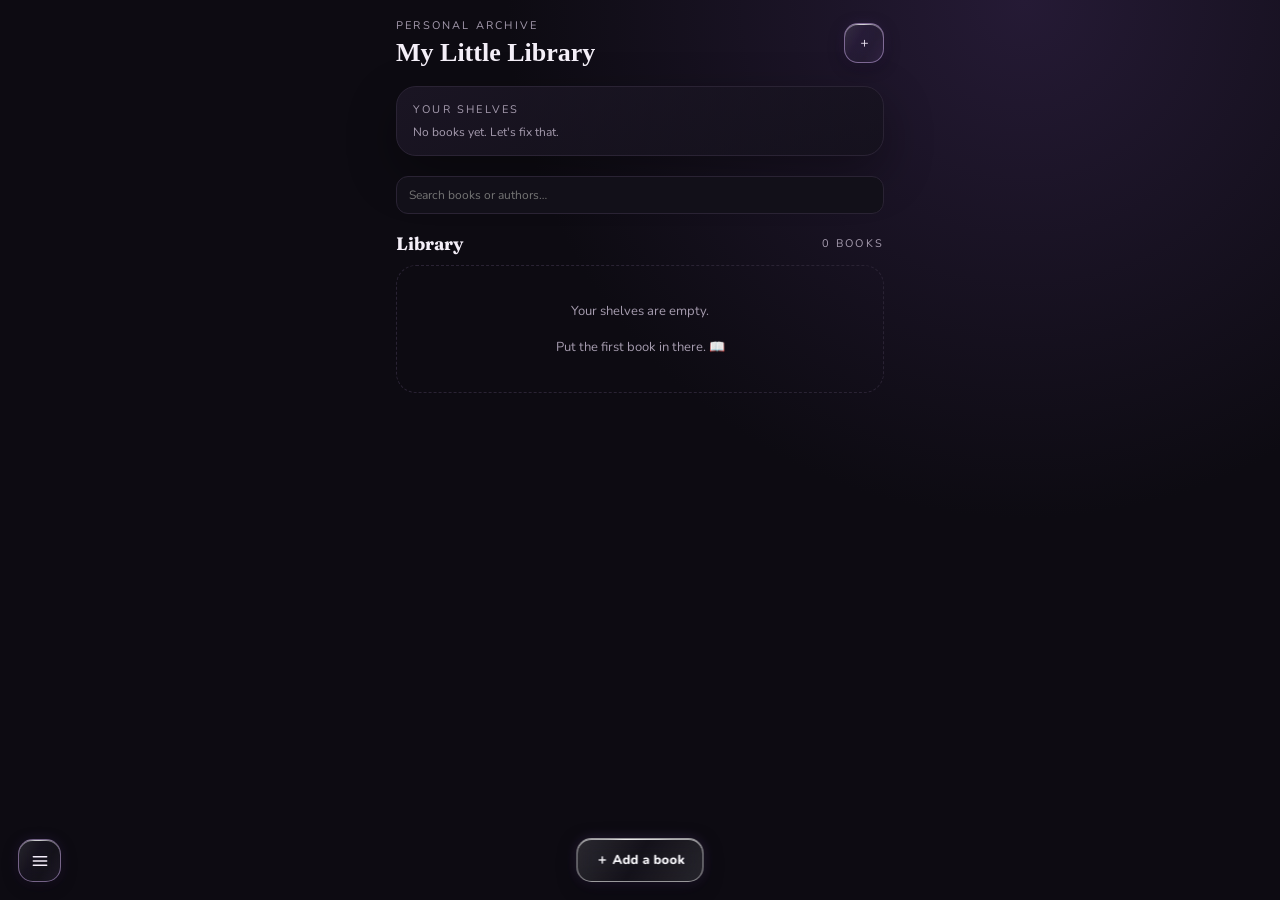
==== index.html @ 0df41a2d "Add files via upload" ====
<!doctype html>
<html lang="en">
<head>
<meta charset="utf-8">
<meta name="viewport" content="width=device-width,initial-scale=1,viewport-fit=cover">
<meta name="theme-color" content="#0d0b12">
<title>My Little Library</title>
<link rel="preconnect" href="https://fonts.googleapis.com">
<link rel="preconnect" href="https://fonts.gstatic.com" crossorigin>
<link href="https://fonts.googleapis.com/css2?family=Fraunces:SOFT,WONK,opsz,wght@60,1,9..144,400..700&amp;family=Nunito:wght@400..700&amp;display=swap" rel="stylesheet">
<link rel="manifest" href="./manifest.webmanifest">
<link rel="icon" href="./icon-192.png" type="image/png">
<link rel="apple-touch-icon" href="./icon-192.png">
<style>
:root{
  --bg:#0d0b12; --panel:#15121d; --panel2:#1c1725; --text:#f4eff8;
  --muted:#a69caf; --accent:#c9a7ff; --accent2:#8e6cc8; --line:#2a2334;
  --danger:#e987a8;
}
*{box-sizing:border-box} body{margin:0;background:radial-gradient(circle at 80% 0%,#251a35 0,#0d0b12 38%);color:var(--text);font-family:Nunito,system-ui,-apple-system,BlinkMacSystemFont,"Segoe UI",sans-serif}
button,input,textarea,select{font:inherit} button{cursor:pointer}
.app{max-width:520px;margin:auto;min-height:100vh;padding:22px 18px 100px}
header{display:flex;align-items:center;justify-content:space-between;margin-bottom:24px}
.eyebrow{font-size:11px;letter-spacing:.2em;color:var(--muted);text-transform:uppercase}
h1{font:700 30px Georgia,serif;margin:5px 0 0}
.icon{width:40px;height:40px;border:1px solid var(--line);background:#15121dcc;color:var(--text);border-radius:14px}
.hero{padding:18px 18px 20px;border:1px solid var(--line);border-radius:24px;background:linear-gradient(145deg,#211a2caa,#121019aa);box-shadow:0 18px 50px #0005;margin-bottom:26px}
.hero p{margin:7px 0 0;color:var(--muted);font-size:14px}
.sectionHead{display:flex;justify-content:space-between;align-items:center;margin:22px 0 13px}
.sectionHead h2{font:700 21px Fraunces,Georgia,serif;margin:0}
.search{width:100%;padding:13px 15px;border-radius:15px;border:1px solid var(--line);background:#121019;color:var(--text);outline:none}
.search:focus{border-color:var(--accent2)}
.grid{display:grid;grid-template-columns:repeat(3,1fr);gap:14px}
.book{position:relative;min-width:0}
.cover{aspect-ratio:2/3;border-radius:9px;overflow:hidden;background:linear-gradient(145deg,#31253d,#17131d);border:1px solid #ffffff12;box-shadow:0 10px 22px #0007;transition:.18s transform,.18s box-shadow}
.book:active .cover{transform:scale(.97)}
.book .cover{box-shadow:0 10px 22px #0007,0 0 0 1px #c9a7ff18,0 0 15px #a477df19}
.book:hover .cover,.book:focus-visible .cover{box-shadow:0 12px 26px #0008,0 0 0 1px #c9a7ff88,0 0 23px #ad80ee66;transform:translateY(-2px)}
.book{cursor:pointer}.book:focus-visible{outline:2px solid var(--accent);outline-offset:5px;border-radius:9px}
.cover img{width:100%;height:100%;object-fit:cover;display:block}
.coverPlaceholder{height:100%;padding:12px;display:flex;align-items:flex-end;font:700 16px Fraunces,Georgia,serif}
.bookTitle{font-size:12px;line-height:1.25;margin-top:8px;white-space:nowrap;overflow:hidden;text-overflow:ellipsis}
.bookAuthor{font-size:10px;color:var(--muted);margin-top:3px;white-space:nowrap;overflow:hidden;text-overflow:ellipsis}
.empty{padding:36px 18px;text-align:center;color:var(--muted);border:1px dashed var(--line);border-radius:20px}
.fab{position:fixed;bottom:24px;left:50%;transform:translateX(-50%);border:0;border-radius:18px;padding:15px 22px;background:var(--accent);color:#171020;font-weight:800;box-shadow:0 12px 35px #0009}
.modal{position:fixed;inset:0;background:#050408cc;backdrop-filter:blur(12px);display:none;align-items:flex-end;justify-content:center;z-index:10}
.modal.open{display:flex}
.sheet{width:min(520px,100%);max-height:92vh;overflow:auto;background:#121019;border:1px solid var(--line);border-radius:28px 28px 0 0;padding:20px 18px 28px;box-shadow:0 -20px 70px #000b}
.sheetTop{display:flex;justify-content:space-between;align-items:center;margin-bottom:16px}
.sheet h2{font:700 25px Fraunces,Georgia,serif;margin:0}
.close{background:#211b29;border:1px solid var(--line);color:var(--text);width:38px;height:38px;border-radius:13px}
.detail{display:grid;grid-template-columns:120px 1fr;gap:18px}
.detail .cover{width:120px}
.meta h3{margin:0 0 5px;font:700 22px Fraunces,Georgia,serif}
.meta p{margin:0 0 12px;color:var(--muted);font-size:13px}
.statusEditor{margin-top:16px}.statusEditor label{margin:0 0 7px}.statusEditor select{width:100%}.badge{display:inline-block;padding:6px 9px;border-radius:10px;background:#251e30;color:var(--accent);font-size:11px}
.note{margin-top:20px;padding:17px;border-radius:18px;background:#191521;border:1px solid var(--line)}.noteEditable{cursor:pointer;transition:border-color .2s,background .2s}.noteEditable:hover,.noteEditable:focus-visible{border-color:#8e6cc8;background:#211a2b;outline:none}.noteEditable .noteLabel{display:flex;align-items:center;justify-content:space-between}.noteHint{font:18px/1 Nunito,sans-serif;color:var(--accent);letter-spacing:0}
.noteLabel{font-size:10px;letter-spacing:.15em;color:var(--muted);text-transform:uppercase}
.noteText{font:16px/1.6 Fraunces,Georgia,serif;margin-top:8px;white-space:pre-wrap}
.stars{color:#ffd36a;letter-spacing:2px}
label{display:block;font-size:12px;color:var(--muted);margin:14px 0 7px}
input,textarea,select{width:100%;border:1px solid var(--line);background:#0e0c13;color:var(--text);border-radius:13px;padding:12px;outline:none}
textarea{min-height:120px;resize:vertical}
.row{display:grid;grid-template-columns:1fr 1fr;gap:12px}
.primary{width:100%;margin-top:18px;padding:14px;border:0;border-radius:14px;background:var(--accent);color:#171020;font-weight:800}
.secondary{width:100%;margin-top:10px;padding:12px;border:1px solid var(--line);border-radius:14px;background:#17131e;color:var(--text)}
.file{padding:12px;border:1px dashed #51455e;border-radius:13px}
.shelf{margin:24px 0 30px}.shelf .sectionHead{margin-bottom:13px}.shelfControls{display:flex;align-items:center;gap:10px}.shelfToggle{width:33px;height:33px;display:grid;place-items:center;border:1px solid #70558d;border-radius:11px;background:#251e30;color:var(--accent);transition:background .25s,border-color .25s}.shelfToggle:hover,.shelfToggle:focus-visible{background:#382a49;border-color:var(--accent)}.shelfToggle svg{width:15px;height:15px;transition:transform .48s ease}.shelf.collapsed .shelfToggle svg{transform:rotate(180deg)}.shelfBody{display:grid;grid-template-rows:1fr;transition:grid-template-rows .52s cubic-bezier(.22,1,.36,1),opacity .42s ease;opacity:1}.shelf.collapsed .shelfBody{grid-template-rows:0fr;opacity:0}.shelfInner{min-height:0;overflow:hidden}@media(prefers-reduced-motion:reduce){.shelfBody,.shelfToggle svg{transition:none}}.shelfCount{color:var(--muted);font-size:12px}.shelfEmpty{color:var(--muted);font-size:12px;padding:12px 0}
.cassette{margin-top:19px;padding:16px;border:1px solid #70558d;border-radius:17px;background:linear-gradient(145deg,#312341,#1b1624);box-shadow:0 10px 25px #0005,0 0 18px #ab7de51c}
.cassetteTop{display:flex;justify-content:space-between;gap:10px;color:var(--accent);font-size:10px;letter-spacing:.16em;text-transform:uppercase}.cassetteWindow{display:flex;justify-content:space-around;align-items:center;height:66px;margin:12px 0;border-radius:10px;background:#0e0c13;border:2px solid var(--cassette-detail,#7a6094)}.reel{width:35px;height:35px;border:6px dashed var(--cassette-detail,#a68abc);border-radius:50%;box-shadow:inset 0 0 0 4px var(--cassette-detail-inner,#372944)}.cassetteWindow{position:relative;overflow:hidden;isolation:isolate}.cassetteArt{position:absolute;inset:0;width:100%;height:100%;object-fit:cover;opacity:.28;z-index:0}.cassetteWindow .reel{position:relative;z-index:1}.reel{animation:reelTurn 4s linear infinite;animation-play-state:paused}.cassette.hasSong .reel{animation-play-state:running}@keyframes reelTurn{to{transform:rotate(360deg)}}@media(prefers-reduced-motion:reduce){.reel{animation:none}}
.cassetteTitle{font:700 16px Fraunces,Georgia,serif;overflow-wrap:anywhere}.cassetteArtist{font-size:12px;color:var(--muted);margin-top:3px;overflow-wrap:anywhere}.cassette a{color:var(--accent);display:inline-block;margin-top:9px;font-size:12px}
.removeArt{display:flex;align-items:center;gap:8px}.removeArt input{width:auto}
.statusTrigger{width:100%;display:flex;justify-content:space-between;align-items:center;gap:8px;text-align:left;border:1px solid #574469;background:#21192c;color:var(--text);border-radius:11px;padding:9px 10px;font-size:12px}.statusTrigger:focus-visible,.statusChoice:focus-visible{outline:2px solid var(--accent);outline-offset:2px}.statusChevron{width:14px;height:14px;flex:none;color:var(--accent);transition:transform .65s ease}.statusEditor.open .statusChevron{transform:rotate(180deg)}.statusMenu{max-height:0;opacity:0;transform:translateY(-8px);overflow:hidden;visibility:hidden;pointer-events:none;transition:max-height .72s ease,opacity .65s ease,transform .72s ease,visibility 0s linear .72s}.statusEditor.open .statusMenu{max-height:110px;opacity:1;transform:translateY(0);visibility:visible;pointer-events:auto;transition:max-height .72s ease,opacity .65s ease,transform .72s ease,visibility 0s}.statusChoices{display:grid;gap:4px;padding-top:6px}.statusChoice{width:100%;border:1px solid var(--line);border-radius:10px;background:#1b1524;color:var(--text);text-align:left;padding:8px 10px;font-size:11px}.statusChoice:hover{background:#30233e;border-color:#70558d}@media(prefers-reduced-motion:reduce){.statusMenu,.statusChevron{transition:none}}
/* Compact reading layout */
body{font-size:13px}
.app{padding:18px 16px 84px}
header{margin-bottom:18px}h1{font-size:26px}
.hero{padding:15px 16px;margin-bottom:20px;border-radius:20px}.hero p{font-size:12px}
.sectionHead{margin:18px 0 10px}.sectionHead h2{font-size:18px}
.search{padding:10px 12px;border-radius:12px;font-size:12px}
.grid{gap:12px}.bookTitle{font-size:11px;margin-top:6px}.bookAuthor{font-size:10px}
.shelf{margin:18px 0 22px}.shelf .sectionHead{margin-bottom:10px}
.fab{padding:12px 18px;border-radius:15px;font-size:13px}
.sheet{padding:16px 15px 22px;border-radius:24px 24px 0 0}.sheetTop{margin-bottom:12px}.sheet h2{font-size:21px}
.detail{grid-template-columns:100px minmax(0,1fr);gap:13px}.detail .cover{width:100px}
.meta h3{font-size:18px;line-height:1.15;margin-bottom:4px;overflow-wrap:anywhere}.meta p{font-size:11px;margin-bottom:8px}
.statusEditor{margin-top:9px}.statusEditor label{margin-bottom:5px}
label{font-size:11px;margin:11px 0 6px}input,textarea,select{padding:10px;border-radius:11px;font-size:12px}
.note{margin-top:14px;padding:13px;border-radius:15px}.noteText{font-size:13px;line-height:1.55;margin-top:6px}
.cassette{margin-top:14px;padding:13px;border-radius:15px}.cassetteWindow{height:58px;margin:9px 0}.reel{width:31px;height:31px;border-width:5px}.cassetteTitle{font-size:14px}.cassetteArtist,.cassette a{font-size:11px}
.primary{margin-top:14px;padding:11px;font-size:12px}.secondary{margin-top:8px;padding:10px;font-size:12px}
.detailCover{display:block;padding:0;color:var(--text);text-align:left;cursor:pointer}.detailCover:focus-visible,.titleEdit:focus-visible{outline:2px solid var(--accent);outline-offset:3px}.detailCover .coverPlaceholder{width:100%}.metaTitle{display:flex;align-items:flex-start;gap:5px}.metaTitle h3{min-width:0}.titleEdit{flex:none;border:0;background:transparent;color:var(--accent);padding:2px 4px;font-size:15px;line-height:1;cursor:pointer}.coverViewer{width:min(520px,100%);height:100%;display:flex;flex-direction:column;align-items:center;justify-content:center;padding:28px 18px 38px;position:relative}.coverViewer .close{position:absolute;top:max(18px,env(safe-area-inset-top));right:18px}.coverViewer img{display:block;max-width:100%;max-height:76vh;object-fit:contain;border-radius:8px;box-shadow:0 20px 55px #000b}.coverEdit{display:flex;align-items:center;gap:7px;margin-top:16px;padding:9px 12px;border:1px solid #70558d;border-radius:12px;background:#21192c;color:var(--accent);font-size:12px}
.book{-webkit-touch-callout:none}.book img{-webkit-user-drag:none;user-select:none}.book.dragSource{opacity:.28;outline:1px dashed #bb91ed;outline-offset:4px}.dragGhost{position:fixed;z-index:40;pointer-events:none;margin:0;opacity:.96;filter:drop-shadow(0 15px 25px #07040dbb);transition:transform .09s ease-out;will-change:transform}.dragGhost::after{content:"";position:absolute;inset:9% -12% -10%;z-index:-1;background:radial-gradient(ellipse at 42% 46%,#bb8cff88 0%,#a979e755 38%,transparent 73%);filter:blur(18px);transform:translate(-18px,12px) scale(1.15);animation:dragVeil 1s ease-in-out infinite alternate}.dragGhost .cover{box-shadow:0 0 0 1px #d8b8ff,0 0 27px #b983ffb0,0 16px 30px #0009}.dragGhost .bookTitle,.dragGhost .bookAuthor{opacity:.8}@keyframes dragVeil{to{opacity:.6;transform:translate(-27px,18px) scale(1.3)}}body.dragActive{user-select:none}.shelf.dragTarget>.sectionHead h2{color:var(--accent);text-shadow:0 0 12px #b889ff80}.shelf.dragTarget .grid{border-radius:12px;box-shadow:0 0 0 1px #c9a7ff30,0 0 20px #ad80ee22}.grid:empty{min-height:10px}.shelf.dragTarget .grid:empty{min-height:52px}.moveSheet{width:min(370px,calc(100% - 34px));margin:auto auto;max-height:80vh;border-radius:23px;padding:22px;background:linear-gradient(155deg,#2a1e3a,#15111e);text-align:center;box-shadow:0 24px 70px #000c}.moveSymbol{font-size:29px;color:var(--accent);margin:2px 0 10px}.moveSheet h2{font:700 20px Fraunces,Georgia,serif;margin:0 0 8px}.moveSheet p{font-size:12px;line-height:1.5;color:var(--muted);margin:0 0 16px}.moveActions{display:flex;gap:9px}.moveActions button{flex:1;margin:0}.moveActions .primary{width:auto}.moveActions .secondary{width:auto}@media(prefers-reduced-motion:reduce){.dragGhost,.dragGhost::after{transition:none;animation:none}}
.hasLocalDisplayFont .sectionHead h2,.hasLocalDisplayFont .sheet h2,.hasLocalDisplayFont .meta h3,.hasLocalDisplayFont .cassetteTitle,.hasLocalDisplayFont .moveSheet h2{font-family:EloraLocal,Fraunces,Georgia,serif}
.settingsFab{position:fixed;z-index:5;left:max(18px,env(safe-area-inset-left));bottom:calc(23px + env(safe-area-inset-bottom));width:43px;height:43px;display:grid;place-items:center;border:1px solid #614c77;border-radius:15px;background:#211a2bcc;color:var(--accent);box-shadow:0 10px 28px #0008,0 0 15px #a477df25;backdrop-filter:blur(12px)}.settingsFab svg{width:20px;height:20px}.settingsFab:focus-visible,.settingsBack:focus-visible,.settingsRow:focus-visible{outline:2px solid var(--accent);outline-offset:3px}.settingsPanel{position:fixed;inset:0;z-index:30;background:#0d0b12;opacity:0;visibility:hidden;transform:translateY(100%);transition:transform .52s cubic-bezier(.22,1,.36,1),opacity .4s ease,visibility 0s linear .52s}.settingsPanel.open{opacity:1;visibility:visible;transform:translateY(0);transition:transform .52s cubic-bezier(.22,1,.36,1),opacity .4s ease,visibility 0s}.settingsPage{max-width:520px;height:100%;margin:auto;overflow:auto;padding:calc(22px + env(safe-area-inset-top)) 18px calc(36px + env(safe-area-inset-bottom));background:radial-gradient(circle at 80% 0%,#281d39 0,#0d0b12 43%)}.settingsHeader{justify-content:flex-start;gap:14px;margin-bottom:13px}.settingsBack{width:39px;height:39px;display:grid;place-items:center;border:1px solid var(--line);border-radius:13px;background:#211a2b;color:var(--accent)}.settingsBack svg{width:18px;height:18px}.settingsTitle{font:700 23px Fraunces,Georgia,serif;margin:2px 0 0}.hasLocalDisplayFont .settingsTitle{font-family:EloraLocal,Fraunces,Georgia,serif}.settingsIntro{color:var(--muted);font-size:12px;margin:0 0 26px;line-height:1.5}.settingsGroup{margin:0 0 25px}.settingsGroup h3{font:700 16px Fraunces,Georgia,serif;margin:0 0 10px;color:var(--accent)}.settingsRow{width:100%;display:flex;align-items:center;gap:12px;margin-bottom:8px;padding:12px;border:1px solid #332a40;border-radius:17px;background:linear-gradient(140deg,#21192b,#16121e);color:var(--text);text-align:left;transition:background .2s,border-color .2s,transform .2s}.settingsRow:hover{background:#2a2035;border-color:#795c9a;transform:translateY(-1px)}.settingsRowIcon{flex:none;width:36px;height:36px;display:grid;place-items:center;border-radius:11px;background:#332442;color:var(--accent);font-size:21px;line-height:1}.settingsFontIcon{font:700 14px Fraunces,Georgia,serif}.settingsRowText{display:flex;flex:1;min-width:0;flex-direction:column;gap:3px}.settingsRowText strong{font-size:12px;font-weight:700}.settingsRowText small{font-size:10px;line-height:1.35;color:var(--muted)}.settingsArrow{font-size:23px;line-height:1;color:#9176ac}.settingsFoot{margin:30px 0 0;color:var(--muted);font-size:10px;text-align:center}@media(prefers-reduced-motion:reduce){.settingsPanel,.settingsRow{transition:none}}
.addControls{display:grid;grid-template-columns:minmax(0,1fr) minmax(0,1fr);gap:12px}.addControls .statusEditor{margin-top:0}.ratingControl{display:flex;align-items:center;gap:4px;min-height:38px}.starPicker{display:flex;align-items:center;gap:2px;touch-action:none;cursor:pointer;user-select:none;-webkit-user-select:none;outline:none}.starPicker:focus-visible{outline:2px solid var(--accent);outline-offset:2px;border-radius:8px}.starGlyph{width:26px;display:inline-block;text-align:center;font:700 27px/1 system-ui,sans-serif;color:transparent;-webkit-text-stroke:1px #aa98b8;background:linear-gradient(90deg,#ffd36a var(--fill,0%),transparent var(--fill,0%));background-clip:text;-webkit-background-clip:text;-webkit-text-fill-color:transparent}.ratingClear{width:24px;height:27px;padding:0;border:0;background:transparent;color:var(--muted);font-size:16px}.ratingClear:hover{color:var(--accent)}.starDisplay{display:inline-flex;gap:2px;vertical-align:middle}.starDisplay .starGlyph{width:16px;font-size:17px}@media(max-width:380px){.addControls{grid-template-columns:1fr}}
@media(min-width:460px){.grid{grid-template-columns:repeat(4,1fr)}}
/* Clear, polished glass with a soft purple edge. */
:is(.icon,.fab,.settingsFab,.settingsBack,.settingsRow,.close,.primary,.secondary,.shelfToggle,.statusTrigger,.statusChoice,.coverEdit,.ratingClear){
  position:relative;
  -webkit-backdrop-filter:blur(9px) saturate(125%);
  backdrop-filter:blur(9px) saturate(125%);
  background:linear-gradient(120deg,#ffffff1c 0%,#c9a7ff0d 38%,#ffffff08 65%,#c9a7ff17 100%);
  border:1px solid #d9b8f97a;
  color:#f5eefb;
  box-shadow:inset 0 1px 0 #ffffff67,0 4px 15px #09051170,0 0 14px #ab79ec20;
  text-shadow:none;
  transition:background .35s ease,border-color .35s ease,box-shadow .35s ease,filter .35s ease,scale .35s ease;
}
:is(.icon,.fab,.settingsFab,.settingsBack,.settingsRow,.close,.primary,.secondary,.shelfToggle,.statusTrigger,.statusChoice,.coverEdit,.ratingClear)::before{
  content:"";position:absolute;left:12%;right:12%;top:0;height:1px;border-radius:50%;
  background:linear-gradient(90deg,transparent,#ffffffc4 35%,#fff7 70%,transparent);pointer-events:none;
}
:is(.icon,.fab,.settingsFab,.settingsBack,.settingsRow,.close,.primary,.secondary,.shelfToggle,.statusTrigger,.statusChoice,.coverEdit,.ratingClear):hover{
  background:linear-gradient(120deg,#ffffff2b,#c9a7ff1d 42%,#ffffff0c 72%,#c9a7ff25);
  border-color:#eedcffb8;
  box-shadow:inset 0 1px 0 #ffffffa3,0 6px 18px #09051188,0 0 22px #b684f05c;
}
:is(.icon,.fab,.settingsFab,.settingsBack,.settingsRow,.close,.primary,.secondary,.shelfToggle,.statusTrigger,.statusChoice,.coverEdit,.ratingClear):active{
  scale:.985;filter:brightness(1.12);
  box-shadow:inset 0 1px 0 #ffffff8a,0 0 16px #b684f04d;
}
:is(.icon,.fab,.settingsFab,.settingsBack,.settingsRow,.close,.primary,.secondary,.shelfToggle,.statusTrigger,.statusChoice,.coverEdit,.ratingClear):focus-visible{outline:2px solid #d9b7ff;outline-offset:3px}
.fab,.primary{background:linear-gradient(120deg,#d8b6f947,#b687e837 55%,#d7b5f72a);border-color:#ead4ffb5;color:#fffaff;box-shadow:inset 0 1px 0 #ffffff9e,0 5px 18px #09051188,0 0 19px #af76f545}
.settingsRowIcon{background:#c9a7ff1b;border:1px solid #d8b8fc45;box-shadow:none}
@media(prefers-reduced-motion:reduce){:is(.icon,.fab,.settingsFab,.settingsBack,.settingsRow,.close,.primary,.secondary,.shelfToggle,.statusTrigger,.statusChoice,.coverEdit,.ratingClear){transition:none}}
/* Keep both floating actions on the viewport, with room for phone safe areas. */
.fab{position:fixed;z-index:6;left:50%;bottom:calc(18px + env(safe-area-inset-bottom,0px));transform:translateX(-50%);white-space:nowrap;background:linear-gradient(120deg,#ffffff20,#ffffff08 48%,#ffffff1b);border-color:#ffffff8c;color:#f8f7fb;box-shadow:inset 0 1px 0 #ffffff9c,0 5px 18px #09051188,0 0 13px #b684f02e}
.fab:hover{background:linear-gradient(120deg,#ffffff35,#ffffff12 48%,#ffffff2b);border-color:#ffffffbf;box-shadow:inset 0 1px 0 #ffffffc4,0 6px 18px #09051188,0 0 18px #b684f040}
.settingsFab{position:fixed;z-index:6;left:calc(18px + env(safe-area-inset-left,0px));bottom:calc(18px + env(safe-area-inset-bottom,0px));width:43px;height:43px}
/* The title edit action stays a pencil, without a glass button around it. */
.titleEdit,.titleEdit:hover,.titleEdit:active{background:transparent;border:0;box-shadow:none;backdrop-filter:none;-webkit-backdrop-filter:none;text-shadow:none;color:var(--accent)}
.titleEdit:focus-visible{outline:2px solid var(--accent);outline-offset:2px;border-radius:4px}

</style>
</head>
<body>
<div class="app" id="appRoot">
<header><div><div class="eyebrow">Personal archive</div><h1>My Little Library</h1></div><button class="icon" onclick="openAdd()">＋</button></header>
<section class="hero"><div class="eyebrow">Your shelves</div><p id="summary">No books yet. Let's fix that.</p></section>
<input id="search" class="search" placeholder="Search books or authors…" oninput="render()">
<div class="sectionHead"><h2>Library</h2><div class="eyebrow" id="count">0 books</div></div>
<div id="shelves"></div>
</div>
<button id="settingsFab" class="settingsFab" type="button" aria-label="Open settings" title="Settings" onclick="openSettings()"><svg viewBox="0 0 24 24" fill="none" aria-hidden="true"><path d="M4 7h16M4 12h16M4 17h16" stroke="currentColor" stroke-width="1.8" stroke-linecap="round"/></svg></button>
<button id="addFab" class="fab" onclick="openAdd()">＋ Add a book</button>
<section id="settingsPanel" class="settingsPanel" role="dialog" aria-modal="true" aria-labelledby="settingsTitle" aria-hidden="true" inert>
 <div class="settingsPage">
  <header class="settingsHeader"><button id="settingsBack" class="settingsBack" type="button" aria-label="Back to library" onclick="closeSettings()"><svg viewBox="0 0 24 24" fill="none" aria-hidden="true"><path d="m14 5-7 7 7 7" stroke="currentColor" stroke-width="1.9" stroke-linecap="round" stroke-linejoin="round"/></svg></button><div><div class="eyebrow">My Little Library</div><h2 id="settingsTitle" class="settingsTitle">Settings</h2></div></header>
  <p class="settingsIntro">A little place for the things behind your shelves.</p>
  <div class="settingsGroup"><h3>Library data</h3>
   <button class="settingsRow" type="button" onclick="exportLibrary()"><span class="settingsRowIcon" aria-hidden="true">↓</span><span class="settingsRowText"><strong>Download backup</strong><small>Keep a copy of your books and covers</small></span><span class="settingsArrow" aria-hidden="true">›</span></button>
   <button class="settingsRow" type="button" onclick="$('restoreFile').click()"><span class="settingsRowIcon" aria-hidden="true">↑</span><span class="settingsRowText"><strong>Restore backup</strong><small>Bring your saved library onto this device</small></span><span class="settingsArrow" aria-hidden="true">›</span></button>
   <input id="restoreFile" type="file" accept="application/json,.json" hidden onchange="importLibrary(this)">
  </div>
  <div class="settingsGroup"><h3>Appearance</h3>
   <button class="settingsRow" type="button" onclick="$('localFontFile').click()"><span class="settingsRowIcon settingsFontIcon" aria-hidden="true">Aa</span><span class="settingsRowText"><strong>Title font</strong><small>Choose an OTF or TTF font on this device</small></span><span class="settingsArrow" aria-hidden="true">›</span></button>
   <input id="localFontFile" type="file" accept=".otf,.ttf,font/otf,font/ttf" hidden onchange="importTitleFont(this)">
  </div>
  <p class="settingsFoot">Your books and chosen font stay on this device.</p>
 </div>
</section>

<div id="detailModal" class="modal" onclick="if(event.target===this)closeModal('detailModal')"><div class="sheet">
<div class="sheetTop"><h2>Book</h2><button class="close" onclick="closeModal('detailModal')">×</button></div>
<div id="detailContent"></div>
</div></div>

<div id="addModal" class="modal" onclick="if(event.target===this)closeModal('addModal')"><div class="sheet">
<div class="sheetTop"><h2>Add to the shelves</h2><button class="close" onclick="closeModal('addModal')">×</button></div>
<form id="bookForm">
<label>Book cover</label><input class="file" id="cover" type="file" accept="image/*">
<div class="row"><div><label>Title</label><input id="title" required></div><div><label>Author</label><input id="author"></div></div>
<div class="addControls"><div id="addStatusEditor" class="statusEditor"><label id="addStatusLabel">Status</label><button id="addStatusTrigger" class="statusTrigger" type="button" aria-labelledby="addStatusLabel addStatusTrigger" aria-expanded="false" aria-controls="addStatusMenu" onclick="toggleAddStatusMenu()"><span id="addStatusText">Want to Read</span><svg class="statusChevron" viewBox="0 0 20 20" fill="none" aria-hidden="true"><path d="m4 7 6 6 6-6" stroke="currentColor" stroke-width="2" stroke-linecap="round" stroke-linejoin="round"/></svg></button><div id="addStatusMenu" class="statusMenu" inert><div id="addStatusChoices" class="statusChoices"></div></div></div><div><label id="addRatingLabel">Rating (optional)</label><div class="ratingControl"><div id="addRatingPicker" class="starPicker" role="slider" tabindex="0" aria-labelledby="addRatingLabel" aria-valuemin="0" aria-valuemax="5" aria-valuenow="0" aria-valuetext="No rating"><span class="starGlyph" aria-hidden="true">★</span><span class="starGlyph" aria-hidden="true">★</span><span class="starGlyph" aria-hidden="true">★</span><span class="starGlyph" aria-hidden="true">★</span><span class="starGlyph" aria-hidden="true">★</span></div><button type="button" class="ratingClear" aria-label="Clear rating" onclick="setAddRating(0)">×</button></div></div></div>
<label>Your note — the place to scream about the book</label><textarea id="note" placeholder="Write whatever this book did to you…"></textarea>
<label>Song title for this book</label><input id="songTitle" placeholder="The song that sounds like this book…">
<label>Artist</label><input id="songArtist" placeholder="Artist name">
<label>Song link (optional)</label><input id="songLink" type="url" placeholder="https://…">
<label>Image for the cassette (optional)</label><input class="file" id="songArt" type="file" accept="image/*">
<button class="primary">Add to library</button>
</form>
</div></div>

<div id="songModal" class="modal" onclick="if(event.target===this)closeModal('songModal')"><div class="sheet">
<div class="sheetTop"><h2>Book soundtrack</h2><button class="close" onclick="closeModal('songModal')">×</button></div>
<form id="songForm"><input id="songBookId" type="hidden">
<label>Song title</label><input id="editSongTitle" placeholder="The song that sounds like this book…">
<label>Artist</label><input id="editSongArtist" placeholder="Artist name">
<label>Song link (optional)</label><input id="editSongLink" type="url" placeholder="https://…">
<label>Image inside the cassette</label><input class="file" id="editSongArt" type="file" accept="image/*">
<label class="removeArt"><input id="removeSongArt" type="checkbox"> Remove current cassette image</label>
<button class="primary">Save soundtrack</button></form></div></div>
<div id="noteModal" class="modal" onclick="if(event.target===this)closeModal('noteModal')"><div class="sheet">
<div class="sheetTop"><h2>Cause of death</h2><button class="close" onclick="closeModal('noteModal')" aria-label="Close editor">×</button></div>
<form id="noteForm"><input id="noteBookId" type="hidden"><label for="editNote">Your thoughts about this book</label><textarea id="editNote" placeholder="Write whatever this book did to you…"></textarea><button class="primary">Save note</button><button type="button" class="secondary" onclick="closeModal('noteModal')">Cancel</button></form>
</div></div>
<div id="titleModal" class="modal" onclick="if(event.target===this)closeModal('titleModal')"><div class="sheet">
<div class="sheetTop"><h2>Edit book</h2><button class="close" onclick="closeModal('titleModal')" aria-label="Close book editor">×</button></div>
<form id="titleForm"><input id="titleBookId" type="hidden"><label for="editTitle">Book title</label><input id="editTitle" required maxlength="300"><label for="editAuthor">Author</label><input id="editAuthor" maxlength="300"><div id="unratedPicker"><label id="ratingPickerLabel">Your rating (optional)</label><div class="ratingControl"><div id="editRatingPicker" class="starPicker" role="slider" tabindex="0" aria-labelledby="ratingPickerLabel" aria-valuemin="0" aria-valuemax="5" aria-valuenow="0" aria-valuetext="No rating"><span class="starGlyph" aria-hidden="true">★</span><span class="starGlyph" aria-hidden="true">★</span><span class="starGlyph" aria-hidden="true">★</span><span class="starGlyph" aria-hidden="true">★</span><span class="starGlyph" aria-hidden="true">★</span></div><button type="button" class="ratingClear" aria-label="Clear rating" onclick="setEditRating(0)">×</button></div></div><button class="primary">Save book</button><button type="button" class="secondary" onclick="closeModal('titleModal')">Cancel</button></form>
</div></div>
<div id="coverModal" class="modal" onclick="if(event.target===this)closeModal('coverModal')"><div class="coverViewer"><button class="close" onclick="closeModal('coverModal')" aria-label="Close cover">×</button><img id="fullCover" alt="Book cover"><button class="coverEdit" type="button" onclick="$('detailCoverFile').click()" aria-label="Change book cover">✎ <span>Change cover</span></button></div></div>
<input id="detailCoverFile" type="file" accept="image/*" hidden onchange="saveCover(this)">
<div id="moveModal" class="modal" role="dialog" aria-modal="true" aria-labelledby="moveTitle"><div class="sheet moveSheet"><div class="moveSymbol" aria-hidden="true">✦</div><h2 id="moveTitle">Move this book?</h2><p id="moveMessage"></p><div class="moveActions"><button class="secondary" type="button" onclick="cancelBookMove()">Keep old shelf</button><button class="primary" type="button" onclick="confirmBookMove()">Move book</button></div></div></div>
<script>
const KEY="little-library-v1";
let books=JSON.parse(localStorage.getItem(KEY)||"[]");
const $=id=>document.getElementById(id);
function save(){localStorage.setItem(KEY,JSON.stringify(books));}
function esc(s=""){return s.replace(/[&<>"']/g,m=>({"&":"&amp;","<":"&lt;",">":"&gt;",'"':"&quot;","'":"&#039;"}[m]));}
function stars(n){const value=Math.max(0,Math.min(5,Math.round((Number(n)||0)*2)/2));if(!value)return "";const label=Number.isInteger(value)?`${value} out of 5 stars`:`${Math.floor(value)} and a half out of 5 stars`;return `<span class="starDisplay" role="img" aria-label="${label}">${Array.from({length:5},(_,i)=>`<span class="starGlyph" aria-hidden="true" style="--fill:${Math.max(0,Math.min(1,value-i))*100}%">★</span>`).join("")}</span>`}
const STATUSES=["Want to Read","Currently Reading","Finished"];
let addStatus=STATUSES[0],addRating=0;
const SHELF_KEY="little-library-shelves-v1";
const collapsedShelves=new Set((()=>{try{const saved=JSON.parse(localStorage.getItem(SHELF_KEY)||"[]");return Array.isArray(saved)?saved.filter(i=>Number.isInteger(i)&&i>=0&&i<STATUSES.length):[]}catch{return []}})());
function toggleShelf(index){const shelf=document.querySelector(`[data-shelf="${index}"]`);if(!shelf)return;const collapsed=shelf.classList.toggle("collapsed");if(collapsed)collapsedShelves.add(index);else collapsedShelves.delete(index);try{localStorage.setItem(SHELF_KEY,JSON.stringify([...collapsedShelves]))}catch(e){alert("Could not remember the shelf layout on this device.")}shelf.querySelector(".shelfToggle").setAttribute("aria-expanded",String(!collapsed));shelf.querySelector(".shelfToggle").setAttribute("aria-label",`${collapsed?"Expand":"Collapse"} ${STATUSES[index]} shelf`);shelf.querySelector(".shelfInner").inert=collapsed}
function safeSongLink(value){try{const u=new URL(value);return ["https:","http:"].includes(u.protocol)?u.href:""}catch{return ""}}
async function compressedArt(file){if(!file)return "";if(!file.type.startsWith("image/"))throw Error("Choose an image");const url=URL.createObjectURL(file);try{const img=new Image();img.src=url;await img.decode();const scale=Math.min(1,640/Math.max(img.width,img.height));const canvas=document.createElement("canvas");canvas.width=Math.max(1,Math.round(img.width*scale));canvas.height=Math.max(1,Math.round(img.height*scale));canvas.getContext("2d").drawImage(img,0,0,canvas.width,canvas.height);return canvas.toDataURL("image/jpeg",.72)}finally{URL.revokeObjectURL(url)}}
function bookCard(b){return `<article class="book" data-book-id="${esc(b.id)}" tabindex="0" role="button" aria-label="Open ${esc(b.title)}" onclick="if(!window.bookDragSuppress)openDetail('${b.id}')" onkeydown="if(event.key==='Enter'||event.key===' '){event.preventDefault();openDetail('${b.id}')}"><div class="cover">${b.cover?`<img src="${esc(b.cover)}" alt="">`:`<div class="coverPlaceholder">${esc(b.title)}</div>`}</div><div class="bookTitle">${esc(b.title)}</div><div class="bookAuthor">${esc(b.author||"Unknown author")}</div></article>`}
function render(){
 const q=$("search").value.toLowerCase().trim();
 const list=books.filter(b=>(b.title+" "+b.author).toLowerCase().includes(q));
 $("count").textContent=list.length+" book"+(list.length===1?"":"s");
 $("summary").textContent=books.length?`${books.length} stories live here · ${books.filter(b=>b.status==="Finished").length} finished · ${books.filter(b=>b.status==="Currently Reading").length} in progress`:"No books yet. Let's fix that.";
 $("shelves").innerHTML=list.length?STATUSES.map((status,index)=>{const shelf=list.filter(b=>b.status===status || (status===STATUSES[0]&&!STATUSES.includes(b.status)));const collapsed=collapsedShelves.has(index);return `<section class="shelf ${collapsed?"collapsed":""}" data-shelf="${index}"><div class="sectionHead"><h2 id="shelfTitle${index}">${status}</h2><div class="shelfControls"><span class="shelfCount">${shelf.length}</span><button class="shelfToggle" type="button" aria-label="${collapsed?"Expand":"Collapse"} ${status} shelf" aria-controls="shelfBody${index}" aria-expanded="${!collapsed}" onclick="toggleShelf(${index})"><svg viewBox="0 0 20 20" fill="none" aria-hidden="true"><path d="m4 12 6-6 6 6" stroke="currentColor" stroke-width="2" stroke-linecap="round" stroke-linejoin="round"/></svg></button></div></div><div id="shelfBody${index}" class="shelfBody"><div class="shelfInner" ${collapsed?"inert":""}><div class="grid">${shelf.map(bookCard).join("")}</div>${shelf.length?"":`<div class="shelfEmpty">No books on this shelf yet.</div>`}</div></div></section>`}).join(""):`<div class="empty">${q?"No matching books.":"Your shelves are empty.<br><br>Put the first book in there. 📖"}</div>`;
}
function showSettings(open){const panel=$("settingsPanel");panel.classList.toggle("open",open);panel.inert=!open;panel.setAttribute("aria-hidden",String(!open));$("appRoot").inert=open;$("addFab").inert=open;$("settingsFab").inert=open;document.body.style.overflow=open?"hidden":"";(open?$("settingsBack"):$("settingsFab")).focus()}
function openSettings(){if($("settingsPanel").classList.contains("open"))return;history.pushState({littleLibrarySettings:true},"",location.href);showSettings(true)}
function closeSettings(){if(history.state?.littleLibrarySettings)history.back();else showSettings(false)}
window.addEventListener("popstate",()=>{if($("settingsPanel").classList.contains("open"))showSettings(false)});
document.addEventListener("keydown",e=>{if(e.key==="Escape"&&$("settingsPanel").classList.contains("open"))closeSettings()});
function renderAddStatusMenu(){$("addStatusText").textContent=addStatus;$("addStatusChoices").innerHTML=STATUSES.filter(status=>status!==addStatus).map(status=>`<button type="button" class="statusChoice" onclick="chooseAddStatus('${status}')">${status}</button>`).join("")}
function toggleAddStatusMenu(force){const editor=$("addStatusEditor"),open=typeof force==="boolean"?force:!editor.classList.contains("open");editor.classList.toggle("open",open);$("addStatusTrigger").setAttribute("aria-expanded",String(open));$("addStatusMenu").inert=!open}
function chooseAddStatus(status){if(!STATUSES.includes(status))return;addStatus=status;toggleAddStatusMenu(false);renderAddStatusMenu()}
function ratingLabel(value){return value===0?"No rating":Number.isInteger(value)?`${value} out of 5 stars`:`${Math.floor(value)} and a half out of 5 stars`}
function paintRating(el,value,preview=false){const normalized=Math.max(0,Math.min(5,value));el.querySelectorAll(".starGlyph").forEach((star,i)=>star.style.setProperty("--fill",`${Math.max(0,Math.min(1,normalized-i))*100}%`));if(!preview){el.setAttribute("aria-valuenow",String(normalized));el.setAttribute("aria-valuetext",ratingLabel(normalized))}}
function ratingAtPointer(el,x){const stars=[...el.querySelectorAll(".starGlyph")];for(let i=0;i<stars.length;i++){const rect=stars[i].getBoundingClientRect();if(x<rect.right)return i+(x<rect.left+rect.width/2 ? .5 : 1)}return 5}
function setupRatingPicker(el,getValue,setValue){let dragging=false;let activePointer=null;el.addEventListener("pointerdown",e=>{e.preventDefault();el.focus();dragging=true;activePointer=e.pointerId;el.setPointerCapture(e.pointerId);setValue(ratingAtPointer(el,e.clientX))});el.addEventListener("pointermove",e=>{if(dragging&&e.pointerId===activePointer)setValue(ratingAtPointer(el,e.clientX));else if(e.pointerType==="mouse")paintRating(el,ratingAtPointer(el,e.clientX),true)});el.addEventListener("pointerup",e=>{if(e.pointerId===activePointer){setValue(ratingAtPointer(el,e.clientX));dragging=false;activePointer=null}});el.addEventListener("pointercancel",()=>{dragging=false;activePointer=null;paintRating(el,getValue())});el.addEventListener("pointerleave",()=>{if(!dragging)paintRating(el,getValue())});el.addEventListener("keydown",e=>{let next=getValue();if(e.key==="ArrowRight"||e.key==="ArrowUp")next+=.5;else if(e.key==="ArrowLeft"||e.key==="ArrowDown")next-=.5;else if(e.key==="Home")next=0;else if(e.key==="End")next=5;else return;e.preventDefault();setValue(Math.max(0,Math.min(5,next)))})}
function setAddRating(n){addRating=n;paintRating($("addRatingPicker"),n)}
setupRatingPicker($("addRatingPicker"),()=>addRating,setAddRating);
setupRatingPicker($("editRatingPicker"),()=>chosenBookRating,setEditRating);
renderAddStatusMenu();
function openAdd(){ $("addModal").classList.add("open"); }
function closeModal(id){$(id).classList.remove("open");}
$("bookForm").addEventListener("submit",async e=>{
 e.preventDefault();
 const file=$("cover").files[0];
 let cover="";
 if(file) cover=await new Promise((res,rej)=>{const r=new FileReader();r.onload=()=>res(r.result);r.onerror=rej;r.readAsDataURL(file)});
 const art=await compressedArt($("songArt").files[0]);
 const newBook={id:crypto.randomUUID(),title:$("title").value.trim(),author:$("author").value.trim(),status:addStatus,rating:addRating,note:$("note").value.trim(),songTitle:$("songTitle").value.trim(),songArtist:$("songArtist").value.trim(),songLink:safeSongLink($("songLink").value),songArt:art,cover,created:new Date().toISOString()};
 const next=[newBook,...books];try{localStorage.setItem(KEY,JSON.stringify(next));books=next;e.target.reset();addStatus=STATUSES[0];setAddRating(0);toggleAddStatusMenu(false);renderAddStatusMenu();closeModal("addModal");render()}catch(err){alert("Could not save this book. Try a smaller cover or cassette image.")}
});
function tint(rgb,amount){const base=[16,13,22];return `rgb(${rgb.map((c,i)=>Math.round(c*amount+base[i]*(1-amount))).join(",")})`}
function colorDistance(a,b){return Math.hypot(...a.map((v,i)=>v-b[i]))}
function complementaryAccent(a,b){
 const hueOf=rgb=>{const [r,g,blue]=rgb.map(v=>v/255),max=Math.max(r,g,blue),min=Math.min(r,g,blue),delta=max-min;if(!delta)return 0;const h=max===r?((g-blue)/delta)%6:max===g?(blue-r)/delta+2:(r-g)/delta+4;return (h*60+360)%360};
 const colorAt=h=>{const sat=.86,light=.77,c=(1-Math.abs(2*light-1))*sat,x=c*(1-Math.abs((h/60)%2-1)),m=light-c/2;const [r,g,blue]=h<60?[c,x,0]:h<120?[x,c,0]:h<180?[0,c,x]:h<240?[0,x,c]:h<300?[x,0,c]:[c,0,x];return [r,g,blue].map(v=>Math.round((v+m)*255))};
 const backgrounds=[a.map((v,i)=>v*.55+[16,13,22][i]*.45),b.map((v,i)=>v*.42+[16,13,22][i]*.58)];
 const candidates=[a,b].map(c=>colorAt((hueOf(c)+180)%360));
 return candidates.sort((x,y)=>Math.min(...backgrounds.map(bg=>colorDistance(y,bg)))-Math.min(...backgrounds.map(bg=>colorDistance(x,bg))))[0]
}
function paintCassetteFromArt(img){
 const box=img.closest(".cassette");if(!box)return;
 try{
  const canvas=document.createElement("canvas");canvas.width=36;canvas.height=36;
  const ctx=canvas.getContext("2d",{willReadFrequently:true});ctx.drawImage(img,0,0,36,36);
  const pixels=ctx.getImageData(0,0,36,36).data;const colors=[];
  for(let i=0;i<pixels.length;i+=16){const rgb=[pixels[i],pixels[i+1],pixels[i+2]];const high=Math.max(...rgb),low=Math.min(...rgb);if(pixels[i+3]<180||high<35||low>235)continue;colors.push(rgb)}
  if(!colors.length)return;
  const score=c=>Math.max(...c)-Math.min(...c)+Math.max(...c)*.12;
  let a=colors.reduce((best,c)=>score(c)>score(best)?c:best,colors[0]);
  let b=colors.reduce((best,c)=>colorDistance(c,a)+score(c)*.4>colorDistance(best,a)+score(best)*.4?c:best,colors[0]);
  for(let n=0;n<5;n++){const clusters=[[],[]];for(const c of colors)clusters[colorDistance(c,a)<colorDistance(c,b)?0:1].push(c);const average=(items,fallback)=>items.length?fallback.map((_,i)=>items.reduce((sum,c)=>sum+c[i],0)/items.length):fallback;a=average(clusters[0],a);b=average(clusters[1],b)}
  if(colorDistance(a,b)<50)b=b.map((c,i)=>Math.min(255,Math.max(0,c+(i===0?50:i===2?-35:15))));
  box.style.background=`linear-gradient(145deg,${tint(a,.55)},${tint(b,.42)})`;
  box.style.borderColor=tint(a,.68);
  const accent=complementaryAccent(a,b);
  box.style.setProperty("--cassette-detail",`rgb(${accent.join(",")})`);
  box.style.setProperty("--cassette-detail-inner",tint(accent,.24));
 }catch(e){/* Preserve the original purple cassette if the image cannot be sampled. */}
}
function openDetail(id){
 const b=books.find(x=>x.id===id); if(!b)return;
 const link=safeSongLink(b.songLink||"");
 $("detailContent").innerHTML=`<div class="detail"><button type="button" class="cover detailCover" aria-label="${b.cover?"View":"Add"} cover for ${esc(b.title)}" onclick="coverAction('${b.id}')">${b.cover?`<img src="${esc(b.cover)}" alt="">`:`<div class="coverPlaceholder">${esc(b.title)}</div>`}</button><div class="meta"><div class="metaTitle"><h3>${esc(b.title)}</h3><button type="button" class="titleEdit" aria-label="Edit book details for ${esc(b.title)}" onclick="editBookTitle('${b.id}')">✎</button></div><p>${esc(b.author||"Unknown author")}</p><div class="statusEditor"><label id="statusLabel">Reading status</label><button id="detailStatus" class="statusTrigger" type="button" aria-labelledby="statusLabel detailStatus" aria-expanded="false" aria-controls="statusChoices" onclick="toggleStatusMenu()"><span>${esc(b.status||STATUSES[0])}</span><svg class="statusChevron" viewBox="0 0 20 20" fill="none" aria-hidden="true"><path d="m4 7 6 6 6-6" stroke="currentColor" stroke-width="2" stroke-linecap="round" stroke-linejoin="round"/></svg></button><div id="statusChoices" class="statusMenu" inert><div class="statusChoices">${STATUSES.filter(status=>status!==b.status).map(status=>`<button type="button" class="statusChoice" onclick="updateStatus('${b.id}','${status}')">${status}</button>`).join("")}</div></div></div><div class="stars" style="margin-top:12px">${stars(b.rating)}</div></div></div><div class="cassette ${b.songTitle?"hasSong":""}"><div class="cassetteTop"><span>✦ Book soundtrack</span><span>Side A</span></div><div class="cassetteWindow">${b.songArt?`<img class="cassetteArt" src="${esc(b.songArt)}" alt="">`:""}<span class="reel"></span><span class="reel"></span></div><div class="cassetteTitle">${esc(b.songTitle||"No song chosen yet")}</div><div class="cassetteArtist">${esc(b.songArtist||"")}</div>${link?`<a href="${esc(link)}" target="_blank" rel="noopener noreferrer">Listen ↗</a>`:""}</div><button class="secondary" onclick="editSong('${b.id}')">${b.songTitle?"Edit song":"Add a song"}</button><div class="note noteEditable" role="button" tabindex="0" aria-label="Edit Cause of death for ${esc(b.title)}" onclick="editNote('${b.id}')" onkeydown="if(event.key==='Enter'||event.key===' '){event.preventDefault();editNote('${b.id}')}"><div class="noteLabel">Cause of death <span class="noteHint" aria-hidden="true">✎</span></div><div class="noteText" ${b.note?"":'style="color:var(--muted)"'}>${b.note?esc(b.note):"Tap to write what this book did to you…"}</div></div><button class="secondary" onclick="deleteBook('${b.id}')">Remove from library</button>`;
 $("detailModal").classList.add("open");
 const art=$("detailContent").querySelector(".cassetteArt");if(art){if(art.complete)paintCassetteFromArt(art);else art.addEventListener("load",()=>paintCassetteFromArt(art),{once:true})}
}
let chosenBookRating=0;
function setEditRating(n){chosenBookRating=n;paintRating($("editRatingPicker"),n)}
function editBookTitle(id){const b=books.find(x=>x.id===id);if(!b)return;$("titleBookId").value=id;$("editTitle").value=b.title;$("editAuthor").value=b.author||"";chosenBookRating=0;$("unratedPicker").hidden=Boolean(Number(b.rating));setEditRating(0);$("titleModal").classList.add("open")}
$("titleForm").addEventListener("submit",e=>{e.preventDefault();const id=$("titleBookId").value,title=$("editTitle").value.trim(),author=$("editAuthor").value.trim();if(!title)return;const current=books.find(b=>b.id===id);if(!current)return;const next=books.map(b=>b.id===id?{...b,title,author,rating:Number(b.rating)||chosenBookRating}:b);try{localStorage.setItem(KEY,JSON.stringify(next));books=next;closeModal("titleModal");render();openDetail(id)}catch(err){alert("Could not save the book details. The previous details are still safe.")}});
let activeCoverBookId="";
function coverAction(id){const b=books.find(x=>x.id===id);if(!b)return;activeCoverBookId=id;if(b.cover){$("fullCover").src=b.cover;$("fullCover").alt=`Cover of ${b.title}`;$("coverModal").classList.add("open")}else $("detailCoverFile").click()}
async function saveCover(input){const file=input.files[0];input.value="";if(!file||!activeCoverBookId)return;try{const cover=await compressedArt(file);const next=books.map(b=>b.id===activeCoverBookId?{...b,cover}:b);localStorage.setItem(KEY,JSON.stringify(next));books=next;closeModal("coverModal");render();openDetail(activeCoverBookId)}catch(err){alert("Could not save the cover. Try a smaller image; your previous cover is still safe.")}}
function editNote(id){const b=books.find(x=>x.id===id);if(!b)return;$("noteBookId").value=id;$("editNote").value=b.note||"";$("noteModal").classList.add("open")}
$("noteForm").addEventListener("submit",e=>{e.preventDefault();const id=$("noteBookId").value;const b=books.find(x=>x.id===id);if(!b)return;const next=books.map(x=>x.id===id?{...x,note:$("editNote").value.trim()}:x);try{localStorage.setItem(KEY,JSON.stringify(next));books=next;closeModal("noteModal");openDetail(id)}catch(err){alert("Could not save the note. Your previous note is still safe.")}});
function toggleStatusMenu(force){const editor=$("detailContent").querySelector(".statusEditor");if(!editor)return;const open=typeof force==="boolean"?force:!editor.classList.contains("open");editor.classList.toggle("open",open);editor.querySelector(".statusTrigger").setAttribute("aria-expanded",String(open));editor.querySelector(".statusMenu").inert=!open}
document.addEventListener("click",e=>{if(!e.target.closest("#detailContent .statusEditor"))toggleStatusMenu(false);if(!e.target.closest("#addStatusEditor"))toggleAddStatusMenu(false)});
document.addEventListener("keydown",e=>{if(e.key==="Escape"){toggleStatusMenu(false);toggleAddStatusMenu(false)}});
function updateStatus(id,status){if(!STATUSES.includes(status))return;const current=books.find(b=>b.id===id);if(!current)return;const next=books.map(b=>b.id===id?{...b,status}:b);try{localStorage.setItem(KEY,JSON.stringify(next));books=next;render();openDetail(id)}catch(e){alert("Could not save the new status. Your book has not changed.");openDetail(id)}}
function editSong(id){const b=books.find(x=>x.id===id);if(!b)return;$("songBookId").value=id;$("editSongTitle").value=b.songTitle||"";$("editSongArtist").value=b.songArtist||"";$("editSongLink").value=b.songLink||"";$("editSongArt").value="";$("removeSongArt").checked=false;$("songModal").classList.add("open")}
$("songForm").addEventListener("submit",async e=>{e.preventDefault();const b=books.find(x=>x.id===$("songBookId").value);if(!b)return;try{const art=$("editSongArt").files[0]?await compressedArt($("editSongArt").files[0]):($("removeSongArt").checked?"":b.songArt||"");const changes={songTitle:$("editSongTitle").value.trim(),songArtist:$("editSongArtist").value.trim(),songLink:safeSongLink($("editSongLink").value),songArt:art};const next=books.map(x=>x.id===b.id?{...x,...changes}:x);localStorage.setItem(KEY,JSON.stringify(next));books=next;closeModal("songModal");openDetail(b.id)}catch(e){alert("Could not save this image. Try a smaller one or download a backup before freeing browser storage.")}});
function exportLibrary(){const blob=new Blob([JSON.stringify({format:"my-little-library-v1",exportedAt:new Date().toISOString(),books},null,2)],{type:"application/json"});const url=URL.createObjectURL(blob);const a=document.createElement("a");a.href=url;a.download="my-little-library-backup.json";a.click();setTimeout(()=>URL.revokeObjectURL(url),60000)}
async function importLibrary(input){const file=input.files[0];if(!file)return;try{const data=JSON.parse(await file.text());if(data.format!=="my-little-library-v1"||!Array.isArray(data.books)||!data.books.every(b=>b&&typeof b.id==="string"&&typeof b.title==="string")){throw Error("Invalid backup")}if(!confirm(`Restore ${data.books.length} books? Current books on this device will be replaced.`))return;const previous=books;books=data.books;try{save()}catch(e){books=previous;throw e}render();alert("Library restored.")}catch(e){alert("Could not restore this backup. Check the file or available device storage.")}finally{input.value=""}}
if("serviceWorker" in navigator && location.protocol==="https:")window.addEventListener("load",()=>navigator.serviceWorker.register("./sw.js").catch(()=>{}));
const FONT_DB="little-library-display-font-v1";
function fontDatabase(){return new Promise((resolve,reject)=>{const request=indexedDB.open(FONT_DB,1);request.onupgradeneeded=()=>request.result.createObjectStore("fonts");request.onsuccess=()=>resolve(request.result);request.onerror=()=>reject(request.error)})}
async function applyLocalTitleFont(bytes){const face=new FontFace("EloraLocal",bytes,{weight:"700"});await face.load();document.fonts.add(face);document.body.classList.add("hasLocalDisplayFont")}
async function loadLocalTitleFont(){try{const db=await fontDatabase();const bytes=await new Promise((resolve,reject)=>{const tx=db.transaction("fonts","readonly");const request=tx.objectStore("fonts").get("display");request.onsuccess=()=>resolve(request.result);request.onerror=()=>reject(request.error)});db.close();if(bytes)await applyLocalTitleFont(bytes)}catch(error){/* Keep the existing heading font when local font storage is unavailable. */}}
async function importTitleFont(input){const file=input.files[0];input.value="";if(!file)return;if(!/\.(otf|ttf)$/i.test(file.name)){alert("Choose an OTF or TTF font file.");return}try{const bytes=await file.arrayBuffer();await applyLocalTitleFont(bytes);const db=await fontDatabase();await new Promise((resolve,reject)=>{const tx=db.transaction("fonts","readwrite");tx.objectStore("fonts").put(bytes,"display");tx.oncomplete=resolve;tx.onerror=()=>reject(tx.error)});db.close();alert("Title font saved on this device.")}catch(error){alert("Could not save this font on your device. Please try again.")}}
loadLocalTitleFont();
function deleteBook(id){if(confirm("Remove this book from your library?")){books=books.filter(b=>b.id!==id);save();closeModal("detailModal");render();}}
render();
</script>
<script src="./drag.js"></script>
</body>
</html>
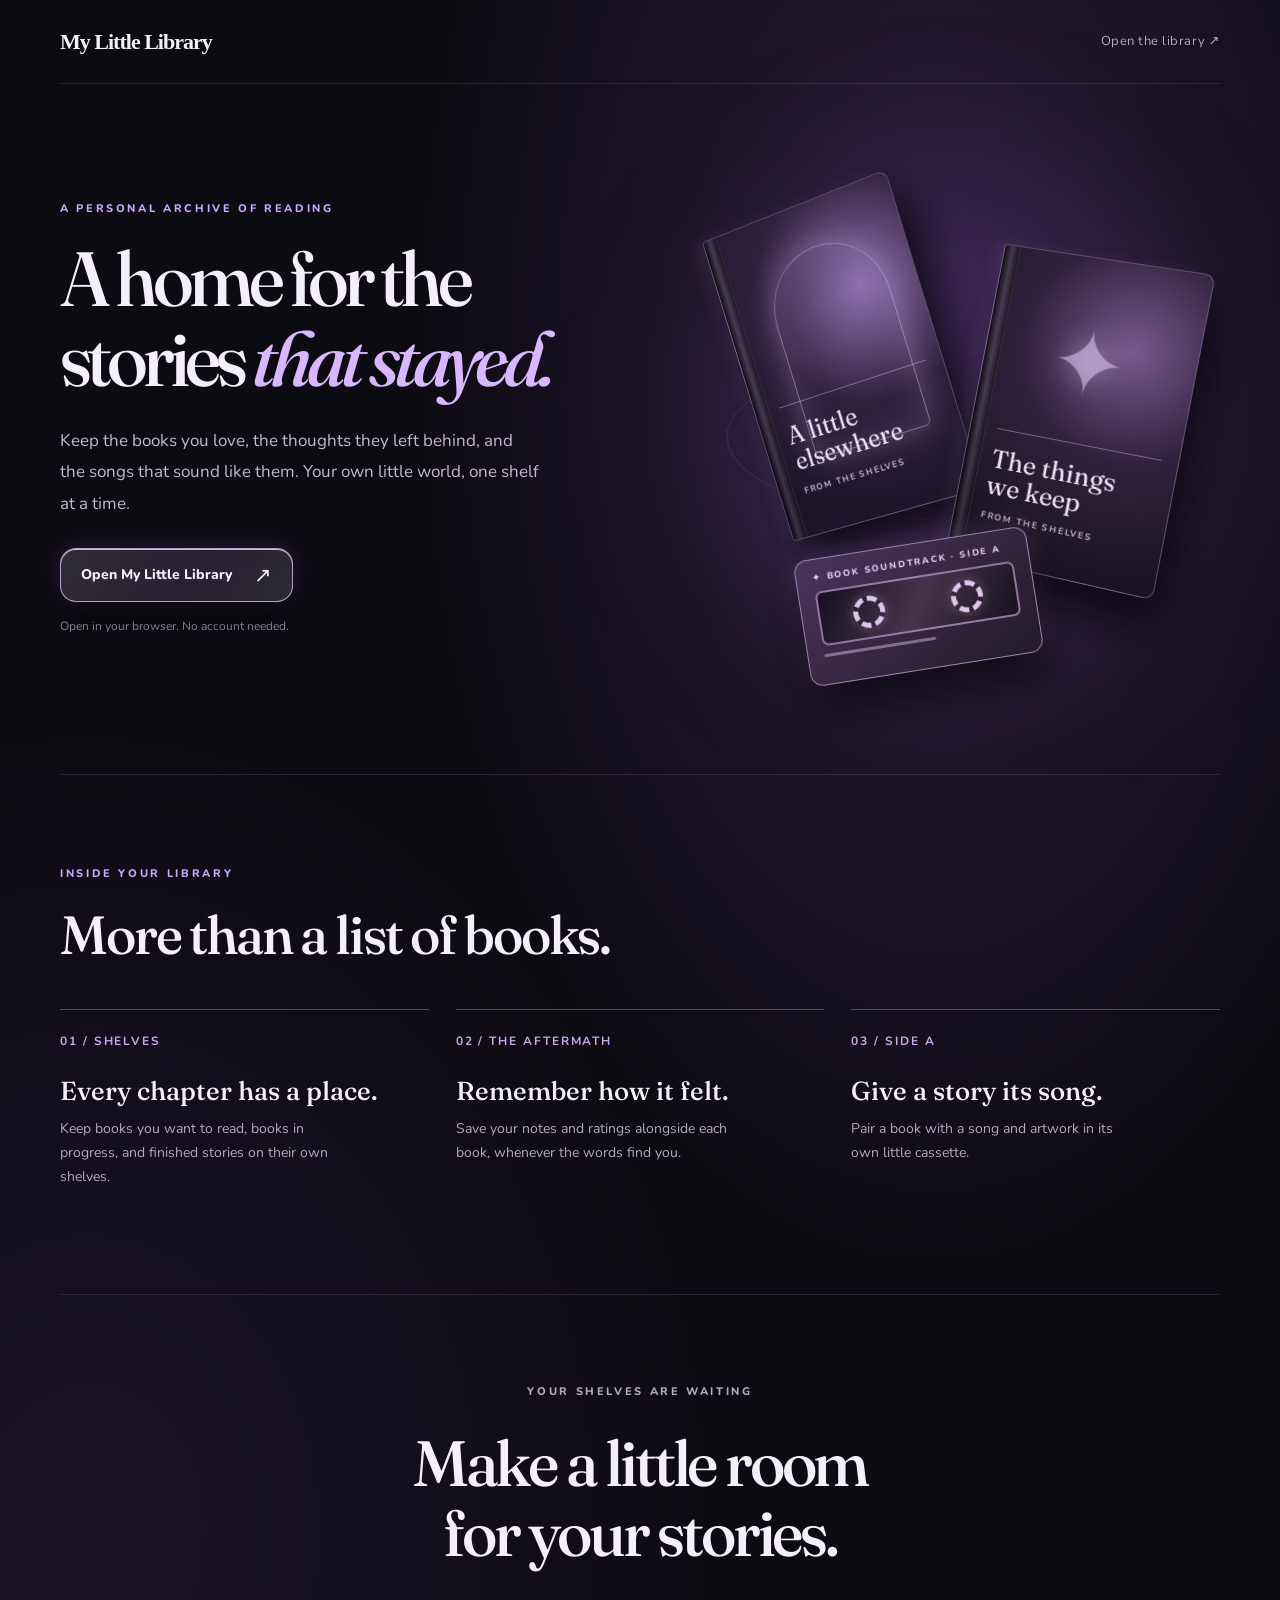
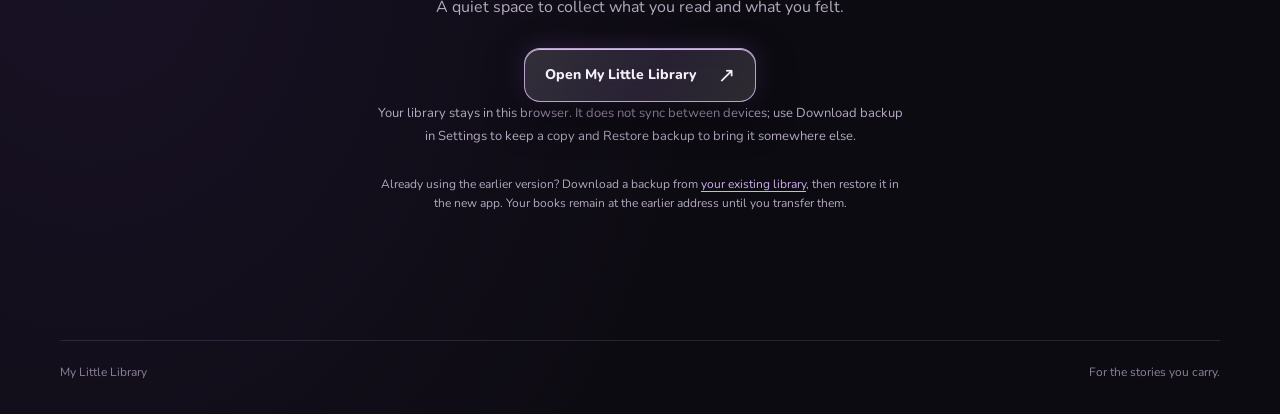
==== commit 9b3b4431: "Add files via upload" ====
--- a/index.html
+++ b/index.html
@@ -4,315 +4,81 @@
 <meta charset="utf-8">
 <meta name="viewport" content="width=device-width,initial-scale=1,viewport-fit=cover">
 <meta name="theme-color" content="#0d0b12">
-<title>My Little Library</title>
+<meta name="description" content="A personal little library for the books you've read, the songs they sound like, and everything they made you feel.">
+<meta property="og:type" content="website">
+<meta property="og:title" content="My Little Library — A home for the stories that stayed">
+<meta property="og:description" content="Keep your books, notes, and their soundtracks together in your own private little library.">
+<title>My Little Library — A home for the stories that stayed</title>
+<link rel="icon" href="./app/icon-192.png" type="image/png">
 <link rel="preconnect" href="https://fonts.googleapis.com">
 <link rel="preconnect" href="https://fonts.gstatic.com" crossorigin>
 <link href="https://fonts.googleapis.com/css2?family=Fraunces:SOFT,WONK,opsz,wght@60,1,9..144,400..700&amp;family=Nunito:wght@400..700&amp;display=swap" rel="stylesheet">
-<link rel="manifest" href="./manifest.webmanifest">
-<link rel="icon" href="./icon-192.png" type="image/png">
-<link rel="apple-touch-icon" href="./icon-192.png">
 <style>
-:root{
-  --bg:#0d0b12; --panel:#15121d; --panel2:#1c1725; --text:#f4eff8;
-  --muted:#a69caf; --accent:#c9a7ff; --accent2:#8e6cc8; --line:#2a2334;
-  --danger:#e987a8;
-}
-*{box-sizing:border-box} body{margin:0;background:radial-gradient(circle at 80% 0%,#251a35 0,#0d0b12 38%);color:var(--text);font-family:Nunito,system-ui,-apple-system,BlinkMacSystemFont,"Segoe UI",sans-serif}
-button,input,textarea,select{font:inherit} button{cursor:pointer}
-.app{max-width:520px;margin:auto;min-height:100vh;padding:22px 18px 100px}
-header{display:flex;align-items:center;justify-content:space-between;margin-bottom:24px}
-.eyebrow{font-size:11px;letter-spacing:.2em;color:var(--muted);text-transform:uppercase}
-h1{font:700 30px Georgia,serif;margin:5px 0 0}
-.icon{width:40px;height:40px;border:1px solid var(--line);background:#15121dcc;color:var(--text);border-radius:14px}
-.hero{padding:18px 18px 20px;border:1px solid var(--line);border-radius:24px;background:linear-gradient(145deg,#211a2caa,#121019aa);box-shadow:0 18px 50px #0005;margin-bottom:26px}
-.hero p{margin:7px 0 0;color:var(--muted);font-size:14px}
-.sectionHead{display:flex;justify-content:space-between;align-items:center;margin:22px 0 13px}
-.sectionHead h2{font:700 21px Fraunces,Georgia,serif;margin:0}
-.search{width:100%;padding:13px 15px;border-radius:15px;border:1px solid var(--line);background:#121019;color:var(--text);outline:none}
-.search:focus{border-color:var(--accent2)}
-.grid{display:grid;grid-template-columns:repeat(3,1fr);gap:14px}
-.book{position:relative;min-width:0}
-.cover{aspect-ratio:2/3;border-radius:9px;overflow:hidden;background:linear-gradient(145deg,#31253d,#17131d);border:1px solid #ffffff12;box-shadow:0 10px 22px #0007;transition:.18s transform,.18s box-shadow}
-.book:active .cover{transform:scale(.97)}
-.book .cover{box-shadow:0 10px 22px #0007,0 0 0 1px #c9a7ff18,0 0 15px #a477df19}
-.book:hover .cover,.book:focus-visible .cover{box-shadow:0 12px 26px #0008,0 0 0 1px #c9a7ff88,0 0 23px #ad80ee66;transform:translateY(-2px)}
-.book{cursor:pointer}.book:focus-visible{outline:2px solid var(--accent);outline-offset:5px;border-radius:9px}
-.cover img{width:100%;height:100%;object-fit:cover;display:block}
-.coverPlaceholder{height:100%;padding:12px;display:flex;align-items:flex-end;font:700 16px Fraunces,Georgia,serif}
-.bookTitle{font-size:12px;line-height:1.25;margin-top:8px;white-space:nowrap;overflow:hidden;text-overflow:ellipsis}
-.bookAuthor{font-size:10px;color:var(--muted);margin-top:3px;white-space:nowrap;overflow:hidden;text-overflow:ellipsis}
-.empty{padding:36px 18px;text-align:center;color:var(--muted);border:1px dashed var(--line);border-radius:20px}
-.fab{position:fixed;bottom:24px;left:50%;transform:translateX(-50%);border:0;border-radius:18px;padding:15px 22px;background:var(--accent);color:#171020;font-weight:800;box-shadow:0 12px 35px #0009}
-.modal{position:fixed;inset:0;background:#050408cc;backdrop-filter:blur(12px);display:none;align-items:flex-end;justify-content:center;z-index:10}
-.modal.open{display:flex}
-.sheet{width:min(520px,100%);max-height:92vh;overflow:auto;background:#121019;border:1px solid var(--line);border-radius:28px 28px 0 0;padding:20px 18px 28px;box-shadow:0 -20px 70px #000b}
-.sheetTop{display:flex;justify-content:space-between;align-items:center;margin-bottom:16px}
-.sheet h2{font:700 25px Fraunces,Georgia,serif;margin:0}
-.close{background:#211b29;border:1px solid var(--line);color:var(--text);width:38px;height:38px;border-radius:13px}
-.detail{display:grid;grid-template-columns:120px 1fr;gap:18px}
-.detail .cover{width:120px}
-.meta h3{margin:0 0 5px;font:700 22px Fraunces,Georgia,serif}
-.meta p{margin:0 0 12px;color:var(--muted);font-size:13px}
-.statusEditor{margin-top:16px}.statusEditor label{margin:0 0 7px}.statusEditor select{width:100%}.badge{display:inline-block;padding:6px 9px;border-radius:10px;background:#251e30;color:var(--accent);font-size:11px}
-.note{margin-top:20px;padding:17px;border-radius:18px;background:#191521;border:1px solid var(--line)}.noteEditable{cursor:pointer;transition:border-color .2s,background .2s}.noteEditable:hover,.noteEditable:focus-visible{border-color:#8e6cc8;background:#211a2b;outline:none}.noteEditable .noteLabel{display:flex;align-items:center;justify-content:space-between}.noteHint{font:18px/1 Nunito,sans-serif;color:var(--accent);letter-spacing:0}
-.noteLabel{font-size:10px;letter-spacing:.15em;color:var(--muted);text-transform:uppercase}
-.noteText{font:16px/1.6 Fraunces,Georgia,serif;margin-top:8px;white-space:pre-wrap}
-.stars{color:#ffd36a;letter-spacing:2px}
-label{display:block;font-size:12px;color:var(--muted);margin:14px 0 7px}
-input,textarea,select{width:100%;border:1px solid var(--line);background:#0e0c13;color:var(--text);border-radius:13px;padding:12px;outline:none}
-textarea{min-height:120px;resize:vertical}
-.row{display:grid;grid-template-columns:1fr 1fr;gap:12px}
-.primary{width:100%;margin-top:18px;padding:14px;border:0;border-radius:14px;background:var(--accent);color:#171020;font-weight:800}
-.secondary{width:100%;margin-top:10px;padding:12px;border:1px solid var(--line);border-radius:14px;background:#17131e;color:var(--text)}
-.file{padding:12px;border:1px dashed #51455e;border-radius:13px}
-.shelf{margin:24px 0 30px}.shelf .sectionHead{margin-bottom:13px}.shelfControls{display:flex;align-items:center;gap:10px}.shelfToggle{width:33px;height:33px;display:grid;place-items:center;border:1px solid #70558d;border-radius:11px;background:#251e30;color:var(--accent);transition:background .25s,border-color .25s}.shelfToggle:hover,.shelfToggle:focus-visible{background:#382a49;border-color:var(--accent)}.shelfToggle svg{width:15px;height:15px;transition:transform .48s ease}.shelf.collapsed .shelfToggle svg{transform:rotate(180deg)}.shelfBody{display:grid;grid-template-rows:1fr;transition:grid-template-rows .52s cubic-bezier(.22,1,.36,1),opacity .42s ease;opacity:1}.shelf.collapsed .shelfBody{grid-template-rows:0fr;opacity:0}.shelfInner{min-height:0;overflow:hidden}@media(prefers-reduced-motion:reduce){.shelfBody,.shelfToggle svg{transition:none}}.shelfCount{color:var(--muted);font-size:12px}.shelfEmpty{color:var(--muted);font-size:12px;padding:12px 0}
-.cassette{margin-top:19px;padding:16px;border:1px solid #70558d;border-radius:17px;background:linear-gradient(145deg,#312341,#1b1624);box-shadow:0 10px 25px #0005,0 0 18px #ab7de51c}
-.cassetteTop{display:flex;justify-content:space-between;gap:10px;color:var(--accent);font-size:10px;letter-spacing:.16em;text-transform:uppercase}.cassetteWindow{display:flex;justify-content:space-around;align-items:center;height:66px;margin:12px 0;border-radius:10px;background:#0e0c13;border:2px solid var(--cassette-detail,#7a6094)}.reel{width:35px;height:35px;border:6px dashed var(--cassette-detail,#a68abc);border-radius:50%;box-shadow:inset 0 0 0 4px var(--cassette-detail-inner,#372944)}.cassetteWindow{position:relative;overflow:hidden;isolation:isolate}.cassetteArt{position:absolute;inset:0;width:100%;height:100%;object-fit:cover;opacity:.28;z-index:0}.cassetteWindow .reel{position:relative;z-index:1}.reel{animation:reelTurn 4s linear infinite;animation-play-state:paused}.cassette.hasSong .reel{animation-play-state:running}@keyframes reelTurn{to{transform:rotate(360deg)}}@media(prefers-reduced-motion:reduce){.reel{animation:none}}
-.cassetteTitle{font:700 16px Fraunces,Georgia,serif;overflow-wrap:anywhere}.cassetteArtist{font-size:12px;color:var(--muted);margin-top:3px;overflow-wrap:anywhere}.cassette a{color:var(--accent);display:inline-block;margin-top:9px;font-size:12px}
-.removeArt{display:flex;align-items:center;gap:8px}.removeArt input{width:auto}
-.statusTrigger{width:100%;display:flex;justify-content:space-between;align-items:center;gap:8px;text-align:left;border:1px solid #574469;background:#21192c;color:var(--text);border-radius:11px;padding:9px 10px;font-size:12px}.statusTrigger:focus-visible,.statusChoice:focus-visible{outline:2px solid var(--accent);outline-offset:2px}.statusChevron{width:14px;height:14px;flex:none;color:var(--accent);transition:transform .65s ease}.statusEditor.open .statusChevron{transform:rotate(180deg)}.statusMenu{max-height:0;opacity:0;transform:translateY(-8px);overflow:hidden;visibility:hidden;pointer-events:none;transition:max-height .72s ease,opacity .65s ease,transform .72s ease,visibility 0s linear .72s}.statusEditor.open .statusMenu{max-height:110px;opacity:1;transform:translateY(0);visibility:visible;pointer-events:auto;transition:max-height .72s ease,opacity .65s ease,transform .72s ease,visibility 0s}.statusChoices{display:grid;gap:4px;padding-top:6px}.statusChoice{width:100%;border:1px solid var(--line);border-radius:10px;background:#1b1524;color:var(--text);text-align:left;padding:8px 10px;font-size:11px}.statusChoice:hover{background:#30233e;border-color:#70558d}@media(prefers-reduced-motion:reduce){.statusMenu,.statusChevron{transition:none}}
-/* Compact reading layout */
-body{font-size:13px}
-.app{padding:18px 16px 84px}
-header{margin-bottom:18px}h1{font-size:26px}
-.hero{padding:15px 16px;margin-bottom:20px;border-radius:20px}.hero p{font-size:12px}
-.sectionHead{margin:18px 0 10px}.sectionHead h2{font-size:18px}
-.search{padding:10px 12px;border-radius:12px;font-size:12px}
-.grid{gap:12px}.bookTitle{font-size:11px;margin-top:6px}.bookAuthor{font-size:10px}
-.shelf{margin:18px 0 22px}.shelf .sectionHead{margin-bottom:10px}
-.fab{padding:12px 18px;border-radius:15px;font-size:13px}
-.sheet{padding:16px 15px 22px;border-radius:24px 24px 0 0}.sheetTop{margin-bottom:12px}.sheet h2{font-size:21px}
-.detail{grid-template-columns:100px minmax(0,1fr);gap:13px}.detail .cover{width:100px}
-.meta h3{font-size:18px;line-height:1.15;margin-bottom:4px;overflow-wrap:anywhere}.meta p{font-size:11px;margin-bottom:8px}
-.statusEditor{margin-top:9px}.statusEditor label{margin-bottom:5px}
-label{font-size:11px;margin:11px 0 6px}input,textarea,select{padding:10px;border-radius:11px;font-size:12px}
-.note{margin-top:14px;padding:13px;border-radius:15px}.noteText{font-size:13px;line-height:1.55;margin-top:6px}
-.cassette{margin-top:14px;padding:13px;border-radius:15px}.cassetteWindow{height:58px;margin:9px 0}.reel{width:31px;height:31px;border-width:5px}.cassetteTitle{font-size:14px}.cassetteArtist,.cassette a{font-size:11px}
-.primary{margin-top:14px;padding:11px;font-size:12px}.secondary{margin-top:8px;padding:10px;font-size:12px}
-.detailCover{display:block;padding:0;color:var(--text);text-align:left;cursor:pointer}.detailCover:focus-visible,.titleEdit:focus-visible{outline:2px solid var(--accent);outline-offset:3px}.detailCover .coverPlaceholder{width:100%}.metaTitle{display:flex;align-items:flex-start;gap:5px}.metaTitle h3{min-width:0}.titleEdit{flex:none;border:0;background:transparent;color:var(--accent);padding:2px 4px;font-size:15px;line-height:1;cursor:pointer}.coverViewer{width:min(520px,100%);height:100%;display:flex;flex-direction:column;align-items:center;justify-content:center;padding:28px 18px 38px;position:relative}.coverViewer .close{position:absolute;top:max(18px,env(safe-area-inset-top));right:18px}.coverViewer img{display:block;max-width:100%;max-height:76vh;object-fit:contain;border-radius:8px;box-shadow:0 20px 55px #000b}.coverEdit{display:flex;align-items:center;gap:7px;margin-top:16px;padding:9px 12px;border:1px solid #70558d;border-radius:12px;background:#21192c;color:var(--accent);font-size:12px}
-.book{-webkit-touch-callout:none}.book img{-webkit-user-drag:none;user-select:none}.book.dragSource{opacity:.28;outline:1px dashed #bb91ed;outline-offset:4px}.dragGhost{position:fixed;z-index:40;pointer-events:none;margin:0;opacity:.96;filter:drop-shadow(0 15px 25px #07040dbb);transition:transform .09s ease-out;will-change:transform}.dragGhost::after{content:"";position:absolute;inset:9% -12% -10%;z-index:-1;background:radial-gradient(ellipse at 42% 46%,#bb8cff88 0%,#a979e755 38%,transparent 73%);filter:blur(18px);transform:translate(-18px,12px) scale(1.15);animation:dragVeil 1s ease-in-out infinite alternate}.dragGhost .cover{box-shadow:0 0 0 1px #d8b8ff,0 0 27px #b983ffb0,0 16px 30px #0009}.dragGhost .bookTitle,.dragGhost .bookAuthor{opacity:.8}@keyframes dragVeil{to{opacity:.6;transform:translate(-27px,18px) scale(1.3)}}body.dragActive{user-select:none}.shelf.dragTarget>.sectionHead h2{color:var(--accent);text-shadow:0 0 12px #b889ff80}.shelf.dragTarget .grid{border-radius:12px;box-shadow:0 0 0 1px #c9a7ff30,0 0 20px #ad80ee22}.grid:empty{min-height:10px}.shelf.dragTarget .grid:empty{min-height:52px}.moveSheet{width:min(370px,calc(100% - 34px));margin:auto auto;max-height:80vh;border-radius:23px;padding:22px;background:linear-gradient(155deg,#2a1e3a,#15111e);text-align:center;box-shadow:0 24px 70px #000c}.moveSymbol{font-size:29px;color:var(--accent);margin:2px 0 10px}.moveSheet h2{font:700 20px Fraunces,Georgia,serif;margin:0 0 8px}.moveSheet p{font-size:12px;line-height:1.5;color:var(--muted);margin:0 0 16px}.moveActions{display:flex;gap:9px}.moveActions button{flex:1;margin:0}.moveActions .primary{width:auto}.moveActions .secondary{width:auto}@media(prefers-reduced-motion:reduce){.dragGhost,.dragGhost::after{transition:none;animation:none}}
-.hasLocalDisplayFont .sectionHead h2,.hasLocalDisplayFont .sheet h2,.hasLocalDisplayFont .meta h3,.hasLocalDisplayFont .cassetteTitle,.hasLocalDisplayFont .moveSheet h2{font-family:EloraLocal,Fraunces,Georgia,serif}
-.settingsFab{position:fixed;z-index:5;left:max(18px,env(safe-area-inset-left));bottom:calc(23px + env(safe-area-inset-bottom));width:43px;height:43px;display:grid;place-items:center;border:1px solid #614c77;border-radius:15px;background:#211a2bcc;color:var(--accent);box-shadow:0 10px 28px #0008,0 0 15px #a477df25;backdrop-filter:blur(12px)}.settingsFab svg{width:20px;height:20px}.settingsFab:focus-visible,.settingsBack:focus-visible,.settingsRow:focus-visible{outline:2px solid var(--accent);outline-offset:3px}.settingsPanel{position:fixed;inset:0;z-index:30;background:#0d0b12;opacity:0;visibility:hidden;transform:translateY(100%);transition:transform .52s cubic-bezier(.22,1,.36,1),opacity .4s ease,visibility 0s linear .52s}.settingsPanel.open{opacity:1;visibility:visible;transform:translateY(0);transition:transform .52s cubic-bezier(.22,1,.36,1),opacity .4s ease,visibility 0s}.settingsPage{max-width:520px;height:100%;margin:auto;overflow:auto;padding:calc(22px + env(safe-area-inset-top)) 18px calc(36px + env(safe-area-inset-bottom));background:radial-gradient(circle at 80% 0%,#281d39 0,#0d0b12 43%)}.settingsHeader{justify-content:flex-start;gap:14px;margin-bottom:13px}.settingsBack{width:39px;height:39px;display:grid;place-items:center;border:1px solid var(--line);border-radius:13px;background:#211a2b;color:var(--accent)}.settingsBack svg{width:18px;height:18px}.settingsTitle{font:700 23px Fraunces,Georgia,serif;margin:2px 0 0}.hasLocalDisplayFont .settingsTitle{font-family:EloraLocal,Fraunces,Georgia,serif}.settingsIntro{color:var(--muted);font-size:12px;margin:0 0 26px;line-height:1.5}.settingsGroup{margin:0 0 25px}.settingsGroup h3{font:700 16px Fraunces,Georgia,serif;margin:0 0 10px;color:var(--accent)}.settingsRow{width:100%;display:flex;align-items:center;gap:12px;margin-bottom:8px;padding:12px;border:1px solid #332a40;border-radius:17px;background:linear-gradient(140deg,#21192b,#16121e);color:var(--text);text-align:left;transition:background .2s,border-color .2s,transform .2s}.settingsRow:hover{background:#2a2035;border-color:#795c9a;transform:translateY(-1px)}.settingsRowIcon{flex:none;width:36px;height:36px;display:grid;place-items:center;border-radius:11px;background:#332442;color:var(--accent);font-size:21px;line-height:1}.settingsFontIcon{font:700 14px Fraunces,Georgia,serif}.settingsRowText{display:flex;flex:1;min-width:0;flex-direction:column;gap:3px}.settingsRowText strong{font-size:12px;font-weight:700}.settingsRowText small{font-size:10px;line-height:1.35;color:var(--muted)}.settingsArrow{font-size:23px;line-height:1;color:#9176ac}.settingsFoot{margin:30px 0 0;color:var(--muted);font-size:10px;text-align:center}@media(prefers-reduced-motion:reduce){.settingsPanel,.settingsRow{transition:none}}
-.addControls{display:grid;grid-template-columns:minmax(0,1fr) minmax(0,1fr);gap:12px}.addControls .statusEditor{margin-top:0}.ratingControl{display:flex;align-items:center;gap:4px;min-height:38px}.starPicker{display:flex;align-items:center;gap:2px;touch-action:none;cursor:pointer;user-select:none;-webkit-user-select:none;outline:none}.starPicker:focus-visible{outline:2px solid var(--accent);outline-offset:2px;border-radius:8px}.starGlyph{width:26px;display:inline-block;text-align:center;font:700 27px/1 system-ui,sans-serif;color:transparent;-webkit-text-stroke:1px #aa98b8;background:linear-gradient(90deg,#ffd36a var(--fill,0%),transparent var(--fill,0%));background-clip:text;-webkit-background-clip:text;-webkit-text-fill-color:transparent}.ratingClear{width:24px;height:27px;padding:0;border:0;background:transparent;color:var(--muted);font-size:16px}.ratingClear:hover{color:var(--accent)}.starDisplay{display:inline-flex;gap:2px;vertical-align:middle}.starDisplay .starGlyph{width:16px;font-size:17px}@media(max-width:380px){.addControls{grid-template-columns:1fr}}
-@media(min-width:460px){.grid{grid-template-columns:repeat(4,1fr)}}
-/* Clear, polished glass with a soft purple edge. */
-:is(.icon,.fab,.settingsFab,.settingsBack,.settingsRow,.close,.primary,.secondary,.shelfToggle,.statusTrigger,.statusChoice,.coverEdit,.ratingClear){
-  position:relative;
-  -webkit-backdrop-filter:blur(9px) saturate(125%);
-  backdrop-filter:blur(9px) saturate(125%);
-  background:linear-gradient(120deg,#ffffff1c 0%,#c9a7ff0d 38%,#ffffff08 65%,#c9a7ff17 100%);
-  border:1px solid #d9b8f97a;
-  color:#f5eefb;
-  box-shadow:inset 0 1px 0 #ffffff67,0 4px 15px #09051170,0 0 14px #ab79ec20;
-  text-shadow:none;
-  transition:background .35s ease,border-color .35s ease,box-shadow .35s ease,filter .35s ease,scale .35s ease;
-}
-:is(.icon,.fab,.settingsFab,.settingsBack,.settingsRow,.close,.primary,.secondary,.shelfToggle,.statusTrigger,.statusChoice,.coverEdit,.ratingClear)::before{
-  content:"";position:absolute;left:12%;right:12%;top:0;height:1px;border-radius:50%;
-  background:linear-gradient(90deg,transparent,#ffffffc4 35%,#fff7 70%,transparent);pointer-events:none;
-}
-:is(.icon,.fab,.settingsFab,.settingsBack,.settingsRow,.close,.primary,.secondary,.shelfToggle,.statusTrigger,.statusChoice,.coverEdit,.ratingClear):hover{
-  background:linear-gradient(120deg,#ffffff2b,#c9a7ff1d 42%,#ffffff0c 72%,#c9a7ff25);
-  border-color:#eedcffb8;
-  box-shadow:inset 0 1px 0 #ffffffa3,0 6px 18px #09051188,0 0 22px #b684f05c;
-}
-:is(.icon,.fab,.settingsFab,.settingsBack,.settingsRow,.close,.primary,.secondary,.shelfToggle,.statusTrigger,.statusChoice,.coverEdit,.ratingClear):active{
-  scale:.985;filter:brightness(1.12);
-  box-shadow:inset 0 1px 0 #ffffff8a,0 0 16px #b684f04d;
-}
-:is(.icon,.fab,.settingsFab,.settingsBack,.settingsRow,.close,.primary,.secondary,.shelfToggle,.statusTrigger,.statusChoice,.coverEdit,.ratingClear):focus-visible{outline:2px solid #d9b7ff;outline-offset:3px}
-.fab,.primary{background:linear-gradient(120deg,#d8b6f947,#b687e837 55%,#d7b5f72a);border-color:#ead4ffb5;color:#fffaff;box-shadow:inset 0 1px 0 #ffffff9e,0 5px 18px #09051188,0 0 19px #af76f545}
-.settingsRowIcon{background:#c9a7ff1b;border:1px solid #d8b8fc45;box-shadow:none}
-@media(prefers-reduced-motion:reduce){:is(.icon,.fab,.settingsFab,.settingsBack,.settingsRow,.close,.primary,.secondary,.shelfToggle,.statusTrigger,.statusChoice,.coverEdit,.ratingClear){transition:none}}
-/* Keep both floating actions on the viewport, with room for phone safe areas. */
-.fab{position:fixed;z-index:6;left:50%;bottom:calc(18px + env(safe-area-inset-bottom,0px));transform:translateX(-50%);white-space:nowrap;background:linear-gradient(120deg,#ffffff20,#ffffff08 48%,#ffffff1b);border-color:#ffffff8c;color:#f8f7fb;box-shadow:inset 0 1px 0 #ffffff9c,0 5px 18px #09051188,0 0 13px #b684f02e}
-.fab:hover{background:linear-gradient(120deg,#ffffff35,#ffffff12 48%,#ffffff2b);border-color:#ffffffbf;box-shadow:inset 0 1px 0 #ffffffc4,0 6px 18px #09051188,0 0 18px #b684f040}
-.settingsFab{position:fixed;z-index:6;left:calc(18px + env(safe-area-inset-left,0px));bottom:calc(18px + env(safe-area-inset-bottom,0px));width:43px;height:43px}
-/* The title edit action stays a pencil, without a glass button around it. */
-.titleEdit,.titleEdit:hover,.titleEdit:active{background:transparent;border:0;box-shadow:none;backdrop-filter:none;-webkit-backdrop-filter:none;text-shadow:none;color:var(--accent)}
-.titleEdit:focus-visible{outline:2px solid var(--accent);outline-offset:2px;border-radius:4px}
-
+:root{color-scheme:dark;--bg:#0d0b12;--text:#f4eff8;--muted:#b4a9bf;--violet:#c9a7ff;--line:#6a507f}
+*{box-sizing:border-box}
+html{scroll-behavior:smooth}
+body{margin:0;color:var(--text);background:radial-gradient(ellipse at 73% 17%,#2a1c3c 0,transparent 39%),radial-gradient(ellipse at 7% 76%,#191226 0,transparent 37%),var(--bg);font:16px/1.6 Nunito,system-ui,sans-serif;overflow-x:hidden}
+a{color:inherit}
+.page{width:min(1160px,100% - 44px);margin:auto}
+.topbar{height:84px;display:flex;align-items:center;justify-content:space-between;border-bottom:1px solid #b79bd325}
+.brand{font:700 22px Georgia,serif;text-decoration:none;letter-spacing:-.045em;white-space:nowrap}
+.toplink{text-decoration:none;color:var(--muted);font-size:13px;letter-spacing:.04em;transition:color .2s}.toplink:hover{color:var(--text)}
+.hero{min-height:690px;display:grid;grid-template-columns:minmax(0,1fr) minmax(340px,.9fr);align-items:center;gap:40px;padding:54px 0 76px}
+.eyebrow{margin:0 0 22px;color:var(--violet);font-size:11px;letter-spacing:.24em;text-transform:uppercase;font-weight:800}
+h1,h2,h3,p{margin-top:0}
+h1{max-width:700px;font:500 clamp(48px,6vw,91px)/1.04 Fraunces,Georgia,serif;letter-spacing:-.065em;margin-bottom:26px}
+h1 em{font-weight:500;color:#d7b8ff}
+.lead{max-width:480px;font-size:17px;line-height:1.85;color:#c3b8cd;margin-bottom:29px}
+.cta{display:inline-flex;align-items:center;justify-content:center;gap:22px;min-height:54px;padding:12px 20px;border:1px solid #e2c9ffc2;border-radius:16px;background:linear-gradient(125deg,#faf3ff26,#cba9fa24 55%,#fff2);box-shadow:inset 0 1px 0 #fffb,0 14px 37px #0008,0 0 25px #ae78ee35;text-decoration:none;font-size:14px;font-weight:800;backdrop-filter:blur(12px);-webkit-backdrop-filter:blur(12px);transition:transform .25s,box-shadow .25s}
+.cta:hover{transform:translateY(-3px);box-shadow:inset 0 1px 0 #fffb,0 18px 40px #0009,0 0 33px #ae78ee7a}.cta:focus-visible,.toplink:focus-visible,.brand:focus-visible{outline:2px solid var(--violet);outline-offset:5px}
+.cta span{font-size:21px;font-weight:400;line-height:1}
+.free-note{color:#9d91a9;font-size:12px;margin:15px 0 0}
+.scene{position:relative;height:560px;isolation:isolate;display:grid;place-items:center;perspective:950px}
+.scene:before{content:"";position:absolute;width:450px;height:450px;border-radius:50%;background:#9d60dc35;filter:blur(90px);z-index:-1}
+.orbit{position:absolute;width:445px;height:445px;border:1px solid #c9a7ff22;border-radius:50%;transform:rotateX(69deg) rotate(-19deg)}
+.book{position:absolute;width:212px;height:323px;border-radius:4px 10px 10px 4px;box-shadow:12px 25px 43px #05020ace,-9px 0 16px #c4a1ea1c;overflow:hidden;transform-style:preserve-3d}
+.book:after{content:"";position:absolute;inset:0 auto 0 0;width:15px;background:linear-gradient(90deg,#0009,#fff2,#0004);border-right:1px solid #ffffff22}
+.book.back{left:8%;top:11%;transform:rotate(-17deg) rotateY(-17deg);background:radial-gradient(circle at 72% 30%,#9171ae,#30213f 42%,#1c142b 85%);border:1px solid #bea6db55}
+.book.back:before{content:"";position:absolute;left:52px;right:30px;top:44px;height:202px;border:1px solid #dac6e77a;border-radius:90px 90px 8px 8px;box-shadow:0 0 30px #bda2d856,inset 0 0 34px #c6a1dc38}
+.book.front{right:7%;top:21%;transform:rotate(11deg) rotateY(-13deg);background:radial-gradient(circle at 70% 27%,#79598d,#30213e 40%,#17121e 90%);border:1px solid #ddc5f655}
+.book.front:before{content:"✦";position:absolute;top:62px;left:0;width:100%;text-align:center;font:90px/1 Georgia,serif;color:#e4cef58a;text-shadow:0 0 28px #e7c8fa6b}
+.book-label{position:absolute;bottom:40px;left:28px;right:16px;border-top:1px solid #f2dbff5c;padding-top:17px;font:400 26px/1.06 Fraunces,Georgia,serif;color:#eee1f7}
+.book-label small{display:block;margin-top:10px;font:700 9px Nunito,sans-serif;letter-spacing:.19em;text-transform:uppercase;color:#c9b9d2}
+.cassette{position:absolute;width:235px;height:127px;left:21%;bottom:5%;transform:rotate(-9deg);background:linear-gradient(145deg,#4d355eec,#211929f5);border:1px solid #ddbbf69e;border-radius:13px;box-shadow:0 20px 40px #000c,0 0 28px #ad7ed64b;padding:12px 16px}
+.cassette small{display:block;font:800 9px Nunito,sans-serif;letter-spacing:.2em;text-transform:uppercase;color:#e5cffa}
+.window{height:55px;border:2px solid #c5a4dcaa;border-radius:7px;background:linear-gradient(120deg,#151020,#45334c 50%,#17121d);margin:8px 0;display:flex;align-items:center;justify-content:space-around}
+.reel{width:32px;height:32px;border:5px dashed #ddc5ee;border-radius:50%;box-shadow:0 0 12px #ddc5ee44}
+.cassette-line{height:3px;width:56%;border-radius:4px;background:#dec3ed75}
+.section{border-top:1px solid #b79bd32a;padding:90px 0}
+.section h2{font:500 clamp(34px,4.2vw,58px)/1.12 Fraunces,Georgia,serif;letter-spacing:-.04em;margin-bottom:44px}
+.features{display:grid;grid-template-columns:repeat(3,1fr);gap:27px}
+.feature{min-height:190px;border-top:1px solid #ba9bda66;padding:22px 16px 15px 0}
+.feature b{display:block;color:#caa8ee;font-size:12px;letter-spacing:.16em;margin-bottom:26px}
+.feature h3{font:500 26px/1.13 Fraunces,Georgia,serif;margin:0 0 11px}
+.feature p{color:var(--muted);font-size:14px;line-height:1.7;margin:0;max-width:280px}
+.closing{padding:88px 0 98px;text-align:center;border-top:1px solid #b79bd32a}
+.closing h2{font:500 clamp(38px,5vw,68px)/1.09 Fraunces,Georgia,serif;letter-spacing:-.05em;margin-bottom:27px}
+.closing>p{color:var(--muted);max-width:530px;margin:0 auto 28px}
+.privacy{font-size:13px;color:#a99cb4;margin:28px auto 0;max-width:580px;line-height:1.7}
+.migration{font-size:12px;color:#9589a0;margin:18px auto 0;max-width:620px;line-height:1.65}.migration a{color:#ccb1ec;text-underline-offset:3px}
+footer{display:flex;justify-content:space-between;gap:16px;border-top:1px solid #b79bd32a;padding:22px 0 32px;color:#8e829a;font-size:12px}
+@media(max-width:780px){.page{width:min(100% - 34px,520px)}.topbar{height:68px}.brand{font-size:19px}.toplink{font-size:12px}.hero{min-height:0;grid-template-columns:1fr;gap:4px;padding:65px 0 41px}.hero-copy{text-align:left}h1{font-size:clamp(49px,10vw,68px)}.lead{font-size:15px;line-height:1.75}.scene{height:430px;transform:scale(.83);margin:-22px -34px -25px}.section{padding:63px 0}.section h2{margin-bottom:20px}.features{grid-template-columns:1fr;gap:0}.feature{min-height:0;padding:19px 0 23px}.feature b{margin-bottom:12px}.feature h3{font-size:24px}.closing{padding:68px 0 76px}}
+@media(max-width:390px){.scene{transform:scale(.72);margin:-50px -65px -48px}.book.back{left:5%}.book.front{right:5%}.cassette{left:19%}}
+@media(prefers-reduced-motion:reduce){html{scroll-behavior:auto}.cta{transition:none}}
 </style>
 </head>
 <body>
-<div class="app" id="appRoot">
-<header><div><div class="eyebrow">Personal archive</div><h1>My Little Library</h1></div><button class="icon" onclick="openAdd()">＋</button></header>
-<section class="hero"><div class="eyebrow">Your shelves</div><p id="summary">No books yet. Let's fix that.</p></section>
-<input id="search" class="search" placeholder="Search books or authors…" oninput="render()">
-<div class="sectionHead"><h2>Library</h2><div class="eyebrow" id="count">0 books</div></div>
-<div id="shelves"></div>
+<div class="page">
+<header class="topbar"><a class="brand" href="./">My Little Library</a><a class="toplink" href="./app/">Open the library ↗</a></header>
+<main>
+ <section class="hero" aria-labelledby="hero-title">
+  <div class="hero-copy"><p class="eyebrow">A personal archive of reading</p><h1 id="hero-title">A home for the stories <em>that stayed.</em></h1><p class="lead">Keep the books you love, the thoughts they left behind, and the songs that sound like them. Your own little world, one shelf at a time.</p><a class="cta" href="./app/">Open My Little Library <span aria-hidden="true">↗</span></a><p class="free-note">Open in your browser. No account needed.</p></div>
+  <div class="scene" aria-hidden="true"><div class="orbit"></div><div class="book back"><div class="book-label">A little<br>elsewhere<small>From the shelves</small></div></div><div class="book front"><div class="book-label">The things<br>we keep<small>From the shelves</small></div></div><div class="cassette"><small>✦ Book soundtrack · Side A</small><div class="window"><span class="reel"></span><span class="reel"></span></div><div class="cassette-line"></div></div></div>
+ </section>
+ <section class="section" aria-labelledby="inside-title"><p class="eyebrow">Inside your library</p><h2 id="inside-title">More than a list of books.</h2><div class="features"><article class="feature"><b>01 / SHELVES</b><h3>Every chapter has a place.</h3><p>Keep books you want to read, books in progress, and finished stories on their own shelves.</p></article><article class="feature"><b>02 / THE AFTERMATH</b><h3>Remember how it felt.</h3><p>Save your notes and ratings alongside each book, whenever the words find you.</p></article><article class="feature"><b>03 / SIDE A</b><h3>Give a story its song.</h3><p>Pair a book with a song and artwork in its own little cassette.</p></article></div></section>
+ <section class="closing" aria-labelledby="closing-title"><p class="eyebrow">Your shelves are waiting</p><h2 id="closing-title">Make a little room<br>for your stories.</h2><p>A quiet space to collect what you read and what you felt.</p><a class="cta" href="./app/">Open My Little Library <span aria-hidden="true">↗</span></a><p class="privacy">Your library stays in this browser. It does not sync between devices; use Download backup in Settings to keep a copy and Restore backup to bring it somewhere else.</p><p class="migration">Already using the earlier version? Download a backup from <a href="https://my-little-library-ola.olagutkowskiphd.chatgpt.site/">your existing library</a>, then restore it in the new app. Your books remain at the earlier address until you transfer them.</p></section>
+</main>
+<footer><span>My Little Library</span><span>For the stories you carry.</span></footer>
 </div>
-<button id="settingsFab" class="settingsFab" type="button" aria-label="Open settings" title="Settings" onclick="openSettings()"><svg viewBox="0 0 24 24" fill="none" aria-hidden="true"><path d="M4 7h16M4 12h16M4 17h16" stroke="currentColor" stroke-width="1.8" stroke-linecap="round"/></svg></button>
-<button id="addFab" class="fab" onclick="openAdd()">＋ Add a book</button>
-<section id="settingsPanel" class="settingsPanel" role="dialog" aria-modal="true" aria-labelledby="settingsTitle" aria-hidden="true" inert>
- <div class="settingsPage">
-  <header class="settingsHeader"><button id="settingsBack" class="settingsBack" type="button" aria-label="Back to library" onclick="closeSettings()"><svg viewBox="0 0 24 24" fill="none" aria-hidden="true"><path d="m14 5-7 7 7 7" stroke="currentColor" stroke-width="1.9" stroke-linecap="round" stroke-linejoin="round"/></svg></button><div><div class="eyebrow">My Little Library</div><h2 id="settingsTitle" class="settingsTitle">Settings</h2></div></header>
-  <p class="settingsIntro">A little place for the things behind your shelves.</p>
-  <div class="settingsGroup"><h3>Library data</h3>
-   <button class="settingsRow" type="button" onclick="exportLibrary()"><span class="settingsRowIcon" aria-hidden="true">↓</span><span class="settingsRowText"><strong>Download backup</strong><small>Keep a copy of your books and covers</small></span><span class="settingsArrow" aria-hidden="true">›</span></button>
-   <button class="settingsRow" type="button" onclick="$('restoreFile').click()"><span class="settingsRowIcon" aria-hidden="true">↑</span><span class="settingsRowText"><strong>Restore backup</strong><small>Bring your saved library onto this device</small></span><span class="settingsArrow" aria-hidden="true">›</span></button>
-   <input id="restoreFile" type="file" accept="application/json,.json" hidden onchange="importLibrary(this)">
-  </div>
-  <div class="settingsGroup"><h3>Appearance</h3>
-   <button class="settingsRow" type="button" onclick="$('localFontFile').click()"><span class="settingsRowIcon settingsFontIcon" aria-hidden="true">Aa</span><span class="settingsRowText"><strong>Title font</strong><small>Choose an OTF or TTF font on this device</small></span><span class="settingsArrow" aria-hidden="true">›</span></button>
-   <input id="localFontFile" type="file" accept=".otf,.ttf,font/otf,font/ttf" hidden onchange="importTitleFont(this)">
-  </div>
-  <p class="settingsFoot">Your books and chosen font stay on this device.</p>
- </div>
-</section>
-
-<div id="detailModal" class="modal" onclick="if(event.target===this)closeModal('detailModal')"><div class="sheet">
-<div class="sheetTop"><h2>Book</h2><button class="close" onclick="closeModal('detailModal')">×</button></div>
-<div id="detailContent"></div>
-</div></div>
-
-<div id="addModal" class="modal" onclick="if(event.target===this)closeModal('addModal')"><div class="sheet">
-<div class="sheetTop"><h2>Add to the shelves</h2><button class="close" onclick="closeModal('addModal')">×</button></div>
-<form id="bookForm">
-<label>Book cover</label><input class="file" id="cover" type="file" accept="image/*">
-<div class="row"><div><label>Title</label><input id="title" required></div><div><label>Author</label><input id="author"></div></div>
-<div class="addControls"><div id="addStatusEditor" class="statusEditor"><label id="addStatusLabel">Status</label><button id="addStatusTrigger" class="statusTrigger" type="button" aria-labelledby="addStatusLabel addStatusTrigger" aria-expanded="false" aria-controls="addStatusMenu" onclick="toggleAddStatusMenu()"><span id="addStatusText">Want to Read</span><svg class="statusChevron" viewBox="0 0 20 20" fill="none" aria-hidden="true"><path d="m4 7 6 6 6-6" stroke="currentColor" stroke-width="2" stroke-linecap="round" stroke-linejoin="round"/></svg></button><div id="addStatusMenu" class="statusMenu" inert><div id="addStatusChoices" class="statusChoices"></div></div></div><div><label id="addRatingLabel">Rating (optional)</label><div class="ratingControl"><div id="addRatingPicker" class="starPicker" role="slider" tabindex="0" aria-labelledby="addRatingLabel" aria-valuemin="0" aria-valuemax="5" aria-valuenow="0" aria-valuetext="No rating"><span class="starGlyph" aria-hidden="true">★</span><span class="starGlyph" aria-hidden="true">★</span><span class="starGlyph" aria-hidden="true">★</span><span class="starGlyph" aria-hidden="true">★</span><span class="starGlyph" aria-hidden="true">★</span></div><button type="button" class="ratingClear" aria-label="Clear rating" onclick="setAddRating(0)">×</button></div></div></div>
-<label>Your note — the place to scream about the book</label><textarea id="note" placeholder="Write whatever this book did to you…"></textarea>
-<label>Song title for this book</label><input id="songTitle" placeholder="The song that sounds like this book…">
-<label>Artist</label><input id="songArtist" placeholder="Artist name">
-<label>Song link (optional)</label><input id="songLink" type="url" placeholder="https://…">
-<label>Image for the cassette (optional)</label><input class="file" id="songArt" type="file" accept="image/*">
-<button class="primary">Add to library</button>
-</form>
-</div></div>
-
-<div id="songModal" class="modal" onclick="if(event.target===this)closeModal('songModal')"><div class="sheet">
-<div class="sheetTop"><h2>Book soundtrack</h2><button class="close" onclick="closeModal('songModal')">×</button></div>
-<form id="songForm"><input id="songBookId" type="hidden">
-<label>Song title</label><input id="editSongTitle" placeholder="The song that sounds like this book…">
-<label>Artist</label><input id="editSongArtist" placeholder="Artist name">
-<label>Song link (optional)</label><input id="editSongLink" type="url" placeholder="https://…">
-<label>Image inside the cassette</label><input class="file" id="editSongArt" type="file" accept="image/*">
-<label class="removeArt"><input id="removeSongArt" type="checkbox"> Remove current cassette image</label>
-<button class="primary">Save soundtrack</button></form></div></div>
-<div id="noteModal" class="modal" onclick="if(event.target===this)closeModal('noteModal')"><div class="sheet">
-<div class="sheetTop"><h2>Cause of death</h2><button class="close" onclick="closeModal('noteModal')" aria-label="Close editor">×</button></div>
-<form id="noteForm"><input id="noteBookId" type="hidden"><label for="editNote">Your thoughts about this book</label><textarea id="editNote" placeholder="Write whatever this book did to you…"></textarea><button class="primary">Save note</button><button type="button" class="secondary" onclick="closeModal('noteModal')">Cancel</button></form>
-</div></div>
-<div id="titleModal" class="modal" onclick="if(event.target===this)closeModal('titleModal')"><div class="sheet">
-<div class="sheetTop"><h2>Edit book</h2><button class="close" onclick="closeModal('titleModal')" aria-label="Close book editor">×</button></div>
-<form id="titleForm"><input id="titleBookId" type="hidden"><label for="editTitle">Book title</label><input id="editTitle" required maxlength="300"><label for="editAuthor">Author</label><input id="editAuthor" maxlength="300"><div id="unratedPicker"><label id="ratingPickerLabel">Your rating (optional)</label><div class="ratingControl"><div id="editRatingPicker" class="starPicker" role="slider" tabindex="0" aria-labelledby="ratingPickerLabel" aria-valuemin="0" aria-valuemax="5" aria-valuenow="0" aria-valuetext="No rating"><span class="starGlyph" aria-hidden="true">★</span><span class="starGlyph" aria-hidden="true">★</span><span class="starGlyph" aria-hidden="true">★</span><span class="starGlyph" aria-hidden="true">★</span><span class="starGlyph" aria-hidden="true">★</span></div><button type="button" class="ratingClear" aria-label="Clear rating" onclick="setEditRating(0)">×</button></div></div><button class="primary">Save book</button><button type="button" class="secondary" onclick="closeModal('titleModal')">Cancel</button></form>
-</div></div>
-<div id="coverModal" class="modal" onclick="if(event.target===this)closeModal('coverModal')"><div class="coverViewer"><button class="close" onclick="closeModal('coverModal')" aria-label="Close cover">×</button><img id="fullCover" alt="Book cover"><button class="coverEdit" type="button" onclick="$('detailCoverFile').click()" aria-label="Change book cover">✎ <span>Change cover</span></button></div></div>
-<input id="detailCoverFile" type="file" accept="image/*" hidden onchange="saveCover(this)">
-<div id="moveModal" class="modal" role="dialog" aria-modal="true" aria-labelledby="moveTitle"><div class="sheet moveSheet"><div class="moveSymbol" aria-hidden="true">✦</div><h2 id="moveTitle">Move this book?</h2><p id="moveMessage"></p><div class="moveActions"><button class="secondary" type="button" onclick="cancelBookMove()">Keep old shelf</button><button class="primary" type="button" onclick="confirmBookMove()">Move book</button></div></div></div>
-<script>
-const KEY="little-library-v1";
-let books=JSON.parse(localStorage.getItem(KEY)||"[]");
-const $=id=>document.getElementById(id);
-function save(){localStorage.setItem(KEY,JSON.stringify(books));}
-function esc(s=""){return s.replace(/[&<>"']/g,m=>({"&":"&amp;","<":"&lt;",">":"&gt;",'"':"&quot;","'":"&#039;"}[m]));}
-function stars(n){const value=Math.max(0,Math.min(5,Math.round((Number(n)||0)*2)/2));if(!value)return "";const label=Number.isInteger(value)?`${value} out of 5 stars`:`${Math.floor(value)} and a half out of 5 stars`;return `<span class="starDisplay" role="img" aria-label="${label}">${Array.from({length:5},(_,i)=>`<span class="starGlyph" aria-hidden="true" style="--fill:${Math.max(0,Math.min(1,value-i))*100}%">★</span>`).join("")}</span>`}
-const STATUSES=["Want to Read","Currently Reading","Finished"];
-let addStatus=STATUSES[0],addRating=0;
-const SHELF_KEY="little-library-shelves-v1";
-const collapsedShelves=new Set((()=>{try{const saved=JSON.parse(localStorage.getItem(SHELF_KEY)||"[]");return Array.isArray(saved)?saved.filter(i=>Number.isInteger(i)&&i>=0&&i<STATUSES.length):[]}catch{return []}})());
-function toggleShelf(index){const shelf=document.querySelector(`[data-shelf="${index}"]`);if(!shelf)return;const collapsed=shelf.classList.toggle("collapsed");if(collapsed)collapsedShelves.add(index);else collapsedShelves.delete(index);try{localStorage.setItem(SHELF_KEY,JSON.stringify([...collapsedShelves]))}catch(e){alert("Could not remember the shelf layout on this device.")}shelf.querySelector(".shelfToggle").setAttribute("aria-expanded",String(!collapsed));shelf.querySelector(".shelfToggle").setAttribute("aria-label",`${collapsed?"Expand":"Collapse"} ${STATUSES[index]} shelf`);shelf.querySelector(".shelfInner").inert=collapsed}
-function safeSongLink(value){try{const u=new URL(value);return ["https:","http:"].includes(u.protocol)?u.href:""}catch{return ""}}
-async function compressedArt(file){if(!file)return "";if(!file.type.startsWith("image/"))throw Error("Choose an image");const url=URL.createObjectURL(file);try{const img=new Image();img.src=url;await img.decode();const scale=Math.min(1,640/Math.max(img.width,img.height));const canvas=document.createElement("canvas");canvas.width=Math.max(1,Math.round(img.width*scale));canvas.height=Math.max(1,Math.round(img.height*scale));canvas.getContext("2d").drawImage(img,0,0,canvas.width,canvas.height);return canvas.toDataURL("image/jpeg",.72)}finally{URL.revokeObjectURL(url)}}
-function bookCard(b){return `<article class="book" data-book-id="${esc(b.id)}" tabindex="0" role="button" aria-label="Open ${esc(b.title)}" onclick="if(!window.bookDragSuppress)openDetail('${b.id}')" onkeydown="if(event.key==='Enter'||event.key===' '){event.preventDefault();openDetail('${b.id}')}"><div class="cover">${b.cover?`<img src="${esc(b.cover)}" alt="">`:`<div class="coverPlaceholder">${esc(b.title)}</div>`}</div><div class="bookTitle">${esc(b.title)}</div><div class="bookAuthor">${esc(b.author||"Unknown author")}</div></article>`}
-function render(){
- const q=$("search").value.toLowerCase().trim();
- const list=books.filter(b=>(b.title+" "+b.author).toLowerCase().includes(q));
- $("count").textContent=list.length+" book"+(list.length===1?"":"s");
- $("summary").textContent=books.length?`${books.length} stories live here · ${books.filter(b=>b.status==="Finished").length} finished · ${books.filter(b=>b.status==="Currently Reading").length} in progress`:"No books yet. Let's fix that.";
- $("shelves").innerHTML=list.length?STATUSES.map((status,index)=>{const shelf=list.filter(b=>b.status===status || (status===STATUSES[0]&&!STATUSES.includes(b.status)));const collapsed=collapsedShelves.has(index);return `<section class="shelf ${collapsed?"collapsed":""}" data-shelf="${index}"><div class="sectionHead"><h2 id="shelfTitle${index}">${status}</h2><div class="shelfControls"><span class="shelfCount">${shelf.length}</span><button class="shelfToggle" type="button" aria-label="${collapsed?"Expand":"Collapse"} ${status} shelf" aria-controls="shelfBody${index}" aria-expanded="${!collapsed}" onclick="toggleShelf(${index})"><svg viewBox="0 0 20 20" fill="none" aria-hidden="true"><path d="m4 12 6-6 6 6" stroke="currentColor" stroke-width="2" stroke-linecap="round" stroke-linejoin="round"/></svg></button></div></div><div id="shelfBody${index}" class="shelfBody"><div class="shelfInner" ${collapsed?"inert":""}><div class="grid">${shelf.map(bookCard).join("")}</div>${shelf.length?"":`<div class="shelfEmpty">No books on this shelf yet.</div>`}</div></div></section>`}).join(""):`<div class="empty">${q?"No matching books.":"Your shelves are empty.<br><br>Put the first book in there. 📖"}</div>`;
-}
-function showSettings(open){const panel=$("settingsPanel");panel.classList.toggle("open",open);panel.inert=!open;panel.setAttribute("aria-hidden",String(!open));$("appRoot").inert=open;$("addFab").inert=open;$("settingsFab").inert=open;document.body.style.overflow=open?"hidden":"";(open?$("settingsBack"):$("settingsFab")).focus()}
-function openSettings(){if($("settingsPanel").classList.contains("open"))return;history.pushState({littleLibrarySettings:true},"",location.href);showSettings(true)}
-function closeSettings(){if(history.state?.littleLibrarySettings)history.back();else showSettings(false)}
-window.addEventListener("popstate",()=>{if($("settingsPanel").classList.contains("open"))showSettings(false)});
-document.addEventListener("keydown",e=>{if(e.key==="Escape"&&$("settingsPanel").classList.contains("open"))closeSettings()});
-function renderAddStatusMenu(){$("addStatusText").textContent=addStatus;$("addStatusChoices").innerHTML=STATUSES.filter(status=>status!==addStatus).map(status=>`<button type="button" class="statusChoice" onclick="chooseAddStatus('${status}')">${status}</button>`).join("")}
-function toggleAddStatusMenu(force){const editor=$("addStatusEditor"),open=typeof force==="boolean"?force:!editor.classList.contains("open");editor.classList.toggle("open",open);$("addStatusTrigger").setAttribute("aria-expanded",String(open));$("addStatusMenu").inert=!open}
-function chooseAddStatus(status){if(!STATUSES.includes(status))return;addStatus=status;toggleAddStatusMenu(false);renderAddStatusMenu()}
-function ratingLabel(value){return value===0?"No rating":Number.isInteger(value)?`${value} out of 5 stars`:`${Math.floor(value)} and a half out of 5 stars`}
-function paintRating(el,value,preview=false){const normalized=Math.max(0,Math.min(5,value));el.querySelectorAll(".starGlyph").forEach((star,i)=>star.style.setProperty("--fill",`${Math.max(0,Math.min(1,normalized-i))*100}%`));if(!preview){el.setAttribute("aria-valuenow",String(normalized));el.setAttribute("aria-valuetext",ratingLabel(normalized))}}
-function ratingAtPointer(el,x){const stars=[...el.querySelectorAll(".starGlyph")];for(let i=0;i<stars.length;i++){const rect=stars[i].getBoundingClientRect();if(x<rect.right)return i+(x<rect.left+rect.width/2 ? .5 : 1)}return 5}
-function setupRatingPicker(el,getValue,setValue){let dragging=false;let activePointer=null;el.addEventListener("pointerdown",e=>{e.preventDefault();el.focus();dragging=true;activePointer=e.pointerId;el.setPointerCapture(e.pointerId);setValue(ratingAtPointer(el,e.clientX))});el.addEventListener("pointermove",e=>{if(dragging&&e.pointerId===activePointer)setValue(ratingAtPointer(el,e.clientX));else if(e.pointerType==="mouse")paintRating(el,ratingAtPointer(el,e.clientX),true)});el.addEventListener("pointerup",e=>{if(e.pointerId===activePointer){setValue(ratingAtPointer(el,e.clientX));dragging=false;activePointer=null}});el.addEventListener("pointercancel",()=>{dragging=false;activePointer=null;paintRating(el,getValue())});el.addEventListener("pointerleave",()=>{if(!dragging)paintRating(el,getValue())});el.addEventListener("keydown",e=>{let next=getValue();if(e.key==="ArrowRight"||e.key==="ArrowUp")next+=.5;else if(e.key==="ArrowLeft"||e.key==="ArrowDown")next-=.5;else if(e.key==="Home")next=0;else if(e.key==="End")next=5;else return;e.preventDefault();setValue(Math.max(0,Math.min(5,next)))})}
-function setAddRating(n){addRating=n;paintRating($("addRatingPicker"),n)}
-setupRatingPicker($("addRatingPicker"),()=>addRating,setAddRating);
-setupRatingPicker($("editRatingPicker"),()=>chosenBookRating,setEditRating);
-renderAddStatusMenu();
-function openAdd(){ $("addModal").classList.add("open"); }
-function closeModal(id){$(id).classList.remove("open");}
-$("bookForm").addEventListener("submit",async e=>{
- e.preventDefault();
- const file=$("cover").files[0];
- let cover="";
- if(file) cover=await new Promise((res,rej)=>{const r=new FileReader();r.onload=()=>res(r.result);r.onerror=rej;r.readAsDataURL(file)});
- const art=await compressedArt($("songArt").files[0]);
- const newBook={id:crypto.randomUUID(),title:$("title").value.trim(),author:$("author").value.trim(),status:addStatus,rating:addRating,note:$("note").value.trim(),songTitle:$("songTitle").value.trim(),songArtist:$("songArtist").value.trim(),songLink:safeSongLink($("songLink").value),songArt:art,cover,created:new Date().toISOString()};
- const next=[newBook,...books];try{localStorage.setItem(KEY,JSON.stringify(next));books=next;e.target.reset();addStatus=STATUSES[0];setAddRating(0);toggleAddStatusMenu(false);renderAddStatusMenu();closeModal("addModal");render()}catch(err){alert("Could not save this book. Try a smaller cover or cassette image.")}
-});
-function tint(rgb,amount){const base=[16,13,22];return `rgb(${rgb.map((c,i)=>Math.round(c*amount+base[i]*(1-amount))).join(",")})`}
-function colorDistance(a,b){return Math.hypot(...a.map((v,i)=>v-b[i]))}
-function complementaryAccent(a,b){
- const hueOf=rgb=>{const [r,g,blue]=rgb.map(v=>v/255),max=Math.max(r,g,blue),min=Math.min(r,g,blue),delta=max-min;if(!delta)return 0;const h=max===r?((g-blue)/delta)%6:max===g?(blue-r)/delta+2:(r-g)/delta+4;return (h*60+360)%360};
- const colorAt=h=>{const sat=.86,light=.77,c=(1-Math.abs(2*light-1))*sat,x=c*(1-Math.abs((h/60)%2-1)),m=light-c/2;const [r,g,blue]=h<60?[c,x,0]:h<120?[x,c,0]:h<180?[0,c,x]:h<240?[0,x,c]:h<300?[x,0,c]:[c,0,x];return [r,g,blue].map(v=>Math.round((v+m)*255))};
- const backgrounds=[a.map((v,i)=>v*.55+[16,13,22][i]*.45),b.map((v,i)=>v*.42+[16,13,22][i]*.58)];
- const candidates=[a,b].map(c=>colorAt((hueOf(c)+180)%360));
- return candidates.sort((x,y)=>Math.min(...backgrounds.map(bg=>colorDistance(y,bg)))-Math.min(...backgrounds.map(bg=>colorDistance(x,bg))))[0]
-}
-function paintCassetteFromArt(img){
- const box=img.closest(".cassette");if(!box)return;
- try{
-  const canvas=document.createElement("canvas");canvas.width=36;canvas.height=36;
-  const ctx=canvas.getContext("2d",{willReadFrequently:true});ctx.drawImage(img,0,0,36,36);
-  const pixels=ctx.getImageData(0,0,36,36).data;const colors=[];
-  for(let i=0;i<pixels.length;i+=16){const rgb=[pixels[i],pixels[i+1],pixels[i+2]];const high=Math.max(...rgb),low=Math.min(...rgb);if(pixels[i+3]<180||high<35||low>235)continue;colors.push(rgb)}
-  if(!colors.length)return;
-  const score=c=>Math.max(...c)-Math.min(...c)+Math.max(...c)*.12;
-  let a=colors.reduce((best,c)=>score(c)>score(best)?c:best,colors[0]);
-  let b=colors.reduce((best,c)=>colorDistance(c,a)+score(c)*.4>colorDistance(best,a)+score(best)*.4?c:best,colors[0]);
-  for(let n=0;n<5;n++){const clusters=[[],[]];for(const c of colors)clusters[colorDistance(c,a)<colorDistance(c,b)?0:1].push(c);const average=(items,fallback)=>items.length?fallback.map((_,i)=>items.reduce((sum,c)=>sum+c[i],0)/items.length):fallback;a=average(clusters[0],a);b=average(clusters[1],b)}
-  if(colorDistance(a,b)<50)b=b.map((c,i)=>Math.min(255,Math.max(0,c+(i===0?50:i===2?-35:15))));
-  box.style.background=`linear-gradient(145deg,${tint(a,.55)},${tint(b,.42)})`;
-  box.style.borderColor=tint(a,.68);
-  const accent=complementaryAccent(a,b);
-  box.style.setProperty("--cassette-detail",`rgb(${accent.join(",")})`);
-  box.style.setProperty("--cassette-detail-inner",tint(accent,.24));
- }catch(e){/* Preserve the original purple cassette if the image cannot be sampled. */}
-}
-function openDetail(id){
- const b=books.find(x=>x.id===id); if(!b)return;
- const link=safeSongLink(b.songLink||"");
- $("detailContent").innerHTML=`<div class="detail"><button type="button" class="cover detailCover" aria-label="${b.cover?"View":"Add"} cover for ${esc(b.title)}" onclick="coverAction('${b.id}')">${b.cover?`<img src="${esc(b.cover)}" alt="">`:`<div class="coverPlaceholder">${esc(b.title)}</div>`}</button><div class="meta"><div class="metaTitle"><h3>${esc(b.title)}</h3><button type="button" class="titleEdit" aria-label="Edit book details for ${esc(b.title)}" onclick="editBookTitle('${b.id}')">✎</button></div><p>${esc(b.author||"Unknown author")}</p><div class="statusEditor"><label id="statusLabel">Reading status</label><button id="detailStatus" class="statusTrigger" type="button" aria-labelledby="statusLabel detailStatus" aria-expanded="false" aria-controls="statusChoices" onclick="toggleStatusMenu()"><span>${esc(b.status||STATUSES[0])}</span><svg class="statusChevron" viewBox="0 0 20 20" fill="none" aria-hidden="true"><path d="m4 7 6 6 6-6" stroke="currentColor" stroke-width="2" stroke-linecap="round" stroke-linejoin="round"/></svg></button><div id="statusChoices" class="statusMenu" inert><div class="statusChoices">${STATUSES.filter(status=>status!==b.status).map(status=>`<button type="button" class="statusChoice" onclick="updateStatus('${b.id}','${status}')">${status}</button>`).join("")}</div></div></div><div class="stars" style="margin-top:12px">${stars(b.rating)}</div></div></div><div class="cassette ${b.songTitle?"hasSong":""}"><div class="cassetteTop"><span>✦ Book soundtrack</span><span>Side A</span></div><div class="cassetteWindow">${b.songArt?`<img class="cassetteArt" src="${esc(b.songArt)}" alt="">`:""}<span class="reel"></span><span class="reel"></span></div><div class="cassetteTitle">${esc(b.songTitle||"No song chosen yet")}</div><div class="cassetteArtist">${esc(b.songArtist||"")}</div>${link?`<a href="${esc(link)}" target="_blank" rel="noopener noreferrer">Listen ↗</a>`:""}</div><button class="secondary" onclick="editSong('${b.id}')">${b.songTitle?"Edit song":"Add a song"}</button><div class="note noteEditable" role="button" tabindex="0" aria-label="Edit Cause of death for ${esc(b.title)}" onclick="editNote('${b.id}')" onkeydown="if(event.key==='Enter'||event.key===' '){event.preventDefault();editNote('${b.id}')}"><div class="noteLabel">Cause of death <span class="noteHint" aria-hidden="true">✎</span></div><div class="noteText" ${b.note?"":'style="color:var(--muted)"'}>${b.note?esc(b.note):"Tap to write what this book did to you…"}</div></div><button class="secondary" onclick="deleteBook('${b.id}')">Remove from library</button>`;
- $("detailModal").classList.add("open");
- const art=$("detailContent").querySelector(".cassetteArt");if(art){if(art.complete)paintCassetteFromArt(art);else art.addEventListener("load",()=>paintCassetteFromArt(art),{once:true})}
-}
-let chosenBookRating=0;
-function setEditRating(n){chosenBookRating=n;paintRating($("editRatingPicker"),n)}
-function editBookTitle(id){const b=books.find(x=>x.id===id);if(!b)return;$("titleBookId").value=id;$("editTitle").value=b.title;$("editAuthor").value=b.author||"";chosenBookRating=0;$("unratedPicker").hidden=Boolean(Number(b.rating));setEditRating(0);$("titleModal").classList.add("open")}
-$("titleForm").addEventListener("submit",e=>{e.preventDefault();const id=$("titleBookId").value,title=$("editTitle").value.trim(),author=$("editAuthor").value.trim();if(!title)return;const current=books.find(b=>b.id===id);if(!current)return;const next=books.map(b=>b.id===id?{...b,title,author,rating:Number(b.rating)||chosenBookRating}:b);try{localStorage.setItem(KEY,JSON.stringify(next));books=next;closeModal("titleModal");render();openDetail(id)}catch(err){alert("Could not save the book details. The previous details are still safe.")}});
-let activeCoverBookId="";
-function coverAction(id){const b=books.find(x=>x.id===id);if(!b)return;activeCoverBookId=id;if(b.cover){$("fullCover").src=b.cover;$("fullCover").alt=`Cover of ${b.title}`;$("coverModal").classList.add("open")}else $("detailCoverFile").click()}
-async function saveCover(input){const file=input.files[0];input.value="";if(!file||!activeCoverBookId)return;try{const cover=await compressedArt(file);const next=books.map(b=>b.id===activeCoverBookId?{...b,cover}:b);localStorage.setItem(KEY,JSON.stringify(next));books=next;closeModal("coverModal");render();openDetail(activeCoverBookId)}catch(err){alert("Could not save the cover. Try a smaller image; your previous cover is still safe.")}}
-function editNote(id){const b=books.find(x=>x.id===id);if(!b)return;$("noteBookId").value=id;$("editNote").value=b.note||"";$("noteModal").classList.add("open")}
-$("noteForm").addEventListener("submit",e=>{e.preventDefault();const id=$("noteBookId").value;const b=books.find(x=>x.id===id);if(!b)return;const next=books.map(x=>x.id===id?{...x,note:$("editNote").value.trim()}:x);try{localStorage.setItem(KEY,JSON.stringify(next));books=next;closeModal("noteModal");openDetail(id)}catch(err){alert("Could not save the note. Your previous note is still safe.")}});
-function toggleStatusMenu(force){const editor=$("detailContent").querySelector(".statusEditor");if(!editor)return;const open=typeof force==="boolean"?force:!editor.classList.contains("open");editor.classList.toggle("open",open);editor.querySelector(".statusTrigger").setAttribute("aria-expanded",String(open));editor.querySelector(".statusMenu").inert=!open}
-document.addEventListener("click",e=>{if(!e.target.closest("#detailContent .statusEditor"))toggleStatusMenu(false);if(!e.target.closest("#addStatusEditor"))toggleAddStatusMenu(false)});
-document.addEventListener("keydown",e=>{if(e.key==="Escape"){toggleStatusMenu(false);toggleAddStatusMenu(false)}});
-function updateStatus(id,status){if(!STATUSES.includes(status))return;const current=books.find(b=>b.id===id);if(!current)return;const next=books.map(b=>b.id===id?{...b,status}:b);try{localStorage.setItem(KEY,JSON.stringify(next));books=next;render();openDetail(id)}catch(e){alert("Could not save the new status. Your book has not changed.");openDetail(id)}}
-function editSong(id){const b=books.find(x=>x.id===id);if(!b)return;$("songBookId").value=id;$("editSongTitle").value=b.songTitle||"";$("editSongArtist").value=b.songArtist||"";$("editSongLink").value=b.songLink||"";$("editSongArt").value="";$("removeSongArt").checked=false;$("songModal").classList.add("open")}
-$("songForm").addEventListener("submit",async e=>{e.preventDefault();const b=books.find(x=>x.id===$("songBookId").value);if(!b)return;try{const art=$("editSongArt").files[0]?await compressedArt($("editSongArt").files[0]):($("removeSongArt").checked?"":b.songArt||"");const changes={songTitle:$("editSongTitle").value.trim(),songArtist:$("editSongArtist").value.trim(),songLink:safeSongLink($("editSongLink").value),songArt:art};const next=books.map(x=>x.id===b.id?{...x,...changes}:x);localStorage.setItem(KEY,JSON.stringify(next));books=next;closeModal("songModal");openDetail(b.id)}catch(e){alert("Could not save this image. Try a smaller one or download a backup before freeing browser storage.")}});
-function exportLibrary(){const blob=new Blob([JSON.stringify({format:"my-little-library-v1",exportedAt:new Date().toISOString(),books},null,2)],{type:"application/json"});const url=URL.createObjectURL(blob);const a=document.createElement("a");a.href=url;a.download="my-little-library-backup.json";a.click();setTimeout(()=>URL.revokeObjectURL(url),60000)}
-async function importLibrary(input){const file=input.files[0];if(!file)return;try{const data=JSON.parse(await file.text());if(data.format!=="my-little-library-v1"||!Array.isArray(data.books)||!data.books.every(b=>b&&typeof b.id==="string"&&typeof b.title==="string")){throw Error("Invalid backup")}if(!confirm(`Restore ${data.books.length} books? Current books on this device will be replaced.`))return;const previous=books;books=data.books;try{save()}catch(e){books=previous;throw e}render();alert("Library restored.")}catch(e){alert("Could not restore this backup. Check the file or available device storage.")}finally{input.value=""}}
-if("serviceWorker" in navigator && location.protocol==="https:")window.addEventListener("load",()=>navigator.serviceWorker.register("./sw.js").catch(()=>{}));
-const FONT_DB="little-library-display-font-v1";
-function fontDatabase(){return new Promise((resolve,reject)=>{const request=indexedDB.open(FONT_DB,1);request.onupgradeneeded=()=>request.result.createObjectStore("fonts");request.onsuccess=()=>resolve(request.result);request.onerror=()=>reject(request.error)})}
-async function applyLocalTitleFont(bytes){const face=new FontFace("EloraLocal",bytes,{weight:"700"});await face.load();document.fonts.add(face);document.body.classList.add("hasLocalDisplayFont")}
-async function loadLocalTitleFont(){try{const db=await fontDatabase();const bytes=await new Promise((resolve,reject)=>{const tx=db.transaction("fonts","readonly");const request=tx.objectStore("fonts").get("display");request.onsuccess=()=>resolve(request.result);request.onerror=()=>reject(request.error)});db.close();if(bytes)await applyLocalTitleFont(bytes)}catch(error){/* Keep the existing heading font when local font storage is unavailable. */}}
-async function importTitleFont(input){const file=input.files[0];input.value="";if(!file)return;if(!/\.(otf|ttf)$/i.test(file.name)){alert("Choose an OTF or TTF font file.");return}try{const bytes=await file.arrayBuffer();await applyLocalTitleFont(bytes);const db=await fontDatabase();await new Promise((resolve,reject)=>{const tx=db.transaction("fonts","readwrite");tx.objectStore("fonts").put(bytes,"display");tx.oncomplete=resolve;tx.onerror=()=>reject(tx.error)});db.close();alert("Title font saved on this device.")}catch(error){alert("Could not save this font on your device. Please try again.")}}
-loadLocalTitleFont();
-function deleteBook(id){if(confirm("Remove this book from your library?")){books=books.filter(b=>b.id!==id);save();closeModal("detailModal");render();}}
-render();
-</script>
-<script src="./drag.js"></script>
 </body>
 </html>
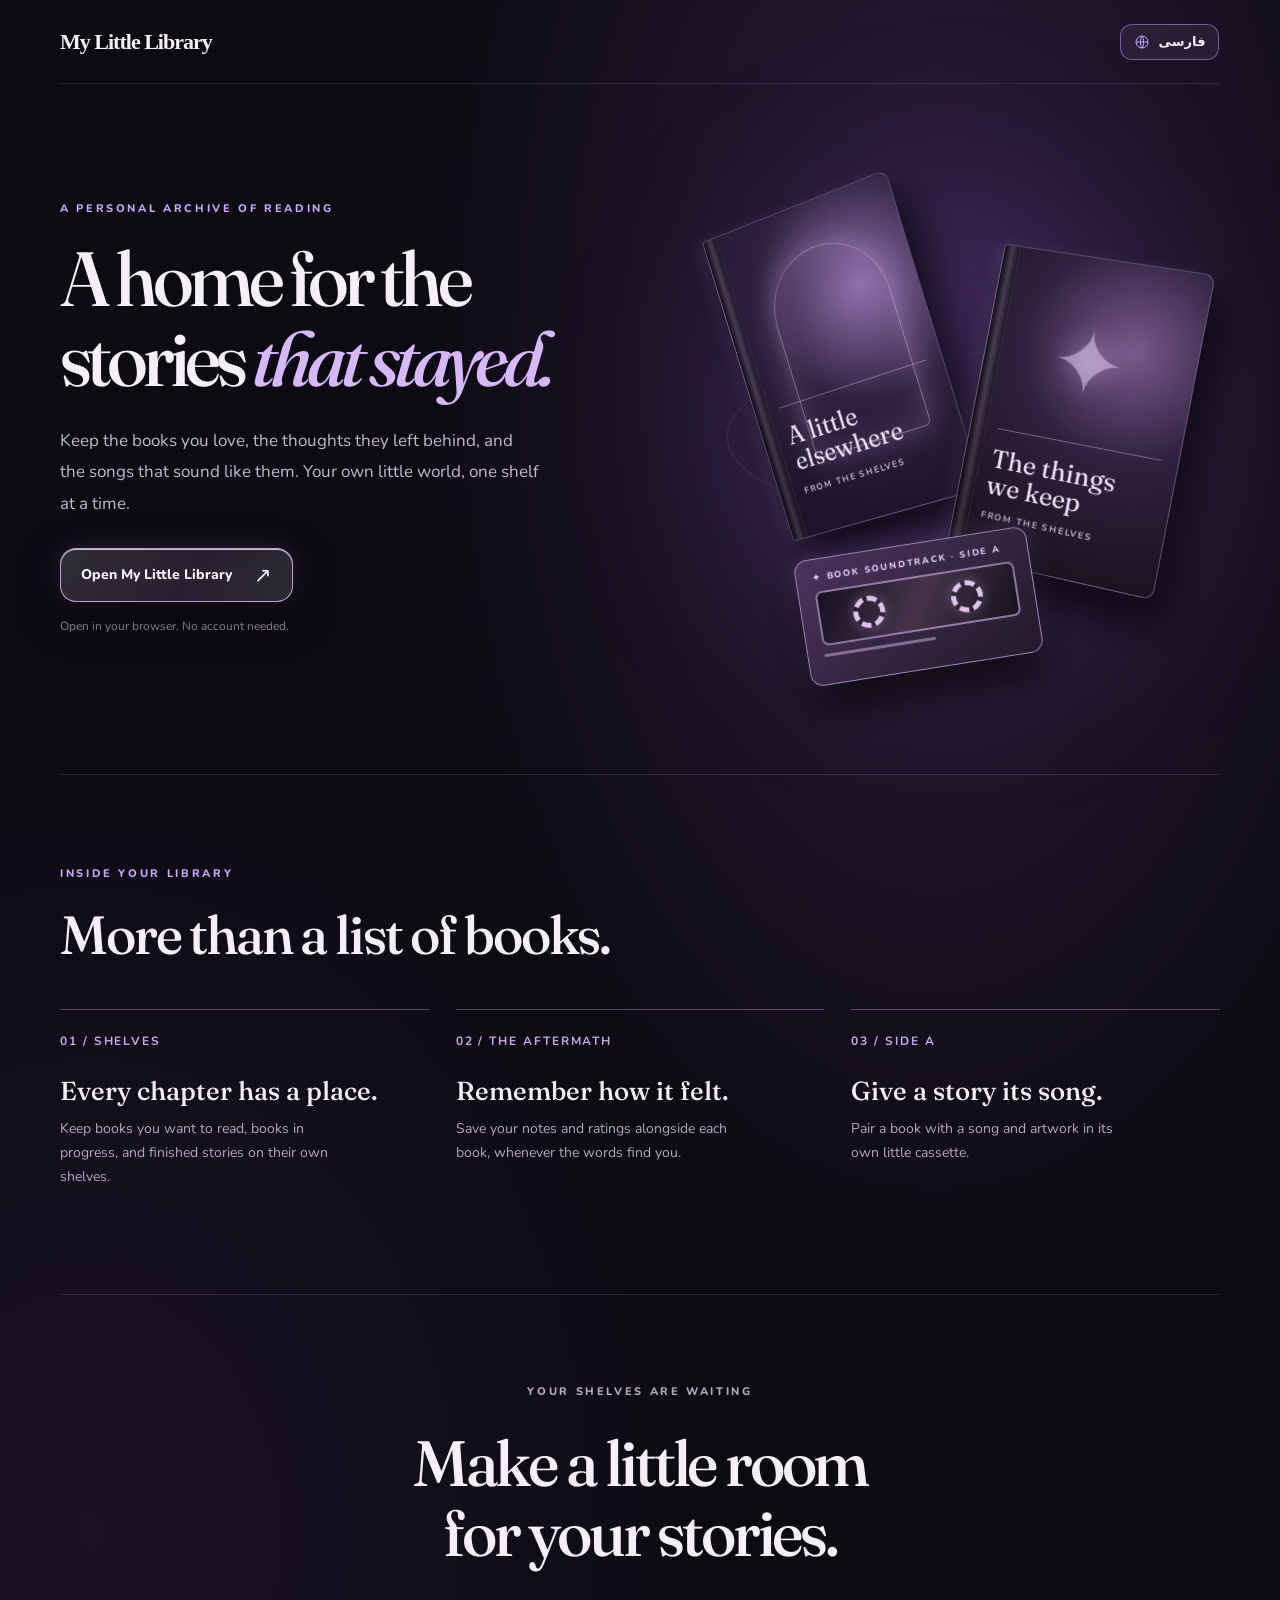
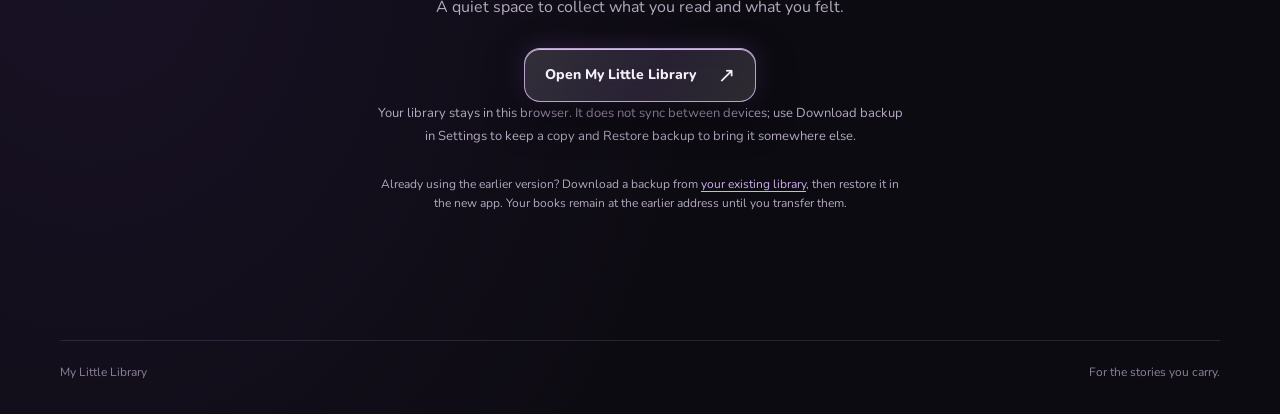
==== commit 8079174a: "Add files via upload" ====
--- a/index.html
+++ b/index.html
@@ -12,7 +12,7 @@
 <link rel="icon" href="./app/icon-192.png" type="image/png">
 <link rel="preconnect" href="https://fonts.googleapis.com">
 <link rel="preconnect" href="https://fonts.gstatic.com" crossorigin>
-<link href="https://fonts.googleapis.com/css2?family=Fraunces:SOFT,WONK,opsz,wght@60,1,9..144,400..700&amp;family=Nunito:wght@400..700&amp;display=swap" rel="stylesheet">
+<link href="https://fonts.googleapis.com/css2?family=Fraunces:SOFT,WONK,opsz,wght@60,1,9..144,400..700&amp;family=Nunito:wght@400..700&amp;family=Vazirmatn:wght@400;500;700;800&amp;display=swap" rel="stylesheet">
 <style>
 :root{color-scheme:dark;--bg:#0d0b12;--text:#f4eff8;--muted:#b4a9bf;--violet:#c9a7ff;--line:#6a507f}
 *{box-sizing:border-box}
@@ -22,7 +22,7 @@
 .page{width:min(1160px,100% - 44px);margin:auto}
 .topbar{height:84px;display:flex;align-items:center;justify-content:space-between;border-bottom:1px solid #b79bd325}
 .brand{font:700 22px Georgia,serif;text-decoration:none;letter-spacing:-.045em;white-space:nowrap}
-.toplink{text-decoration:none;color:var(--muted);font-size:13px;letter-spacing:.04em;transition:color .2s}.toplink:hover{color:var(--text)}
+.lang-switch{display:inline-flex;align-items:center;gap:9px;padding:8px 13px;border:1px solid #c9a7ff77;border-radius:12px;background:#c9a7ff16;color:var(--text);font:700 13px Nunito,system-ui,sans-serif;cursor:pointer;backdrop-filter:blur(12px);-webkit-backdrop-filter:blur(12px);transition:background .2s,border-color .2s}.lang-switch:hover{background:#c9a7ff30;border-color:#ddc1ffb0}.lang-switch:focus-visible{outline:2px solid var(--violet);outline-offset:3px}.lang-switch svg{width:16px;height:16px;color:var(--violet)}
 .hero{min-height:690px;display:grid;grid-template-columns:minmax(0,1fr) minmax(340px,.9fr);align-items:center;gap:40px;padding:54px 0 76px}
 .eyebrow{margin:0 0 22px;color:var(--violet);font-size:11px;letter-spacing:.24em;text-transform:uppercase;font-weight:800}
 h1,h2,h3,p{margin-top:0}
@@ -62,14 +62,15 @@
 .privacy{font-size:13px;color:#a99cb4;margin:28px auto 0;max-width:580px;line-height:1.7}
 .migration{font-size:12px;color:#9589a0;margin:18px auto 0;max-width:620px;line-height:1.65}.migration a{color:#ccb1ec;text-underline-offset:3px}
 footer{display:flex;justify-content:space-between;gap:16px;border-top:1px solid #b79bd32a;padding:22px 0 32px;color:#8e829a;font-size:12px}
-@media(max-width:780px){.page{width:min(100% - 34px,520px)}.topbar{height:68px}.brand{font-size:19px}.toplink{font-size:12px}.hero{min-height:0;grid-template-columns:1fr;gap:4px;padding:65px 0 41px}.hero-copy{text-align:left}h1{font-size:clamp(49px,10vw,68px)}.lead{font-size:15px;line-height:1.75}.scene{height:430px;transform:scale(.83);margin:-22px -34px -25px}.section{padding:63px 0}.section h2{margin-bottom:20px}.features{grid-template-columns:1fr;gap:0}.feature{min-height:0;padding:19px 0 23px}.feature b{margin-bottom:12px}.feature h3{font-size:24px}.closing{padding:68px 0 76px}}
+html[lang=fa] body{font-family:Vazirmatn,Tahoma,sans-serif}html[lang=fa] :is(h1,h2,h3,.book-label){font-family:Vazirmatn,Tahoma,sans-serif;letter-spacing:0}html[lang=fa] .eyebrow,html[lang=fa] .feature b{letter-spacing:0}html[lang=fa] .hero{direction:ltr}html[lang=fa] .hero-copy{direction:rtl;text-align:right}html[lang=fa] .hero h1{line-height:1.33;font-weight:500}html[lang=fa] .hero h1 em{font-style:normal}html[lang=fa] .section h2,html[lang=fa] .closing h2{line-height:1.45}html[lang=fa] .feature h3{line-height:1.5}html[lang=fa] .feature p{max-width:330px}html[lang=fa] .scene{direction:ltr}html[lang=fa] .book-label{font-size:20px;line-height:1.5}html[lang=fa] .book-label small{font-family:Vazirmatn,Tahoma,sans-serif;letter-spacing:0}html[lang=fa] .cassette small{letter-spacing:0;font-family:Vazirmatn,Tahoma,sans-serif}html[lang=fa] footer{direction:ltr}
+@media(max-width:780px){.page{width:min(100% - 34px,520px)}.topbar{height:68px}.brand{font-size:19px}.hero{min-height:0;grid-template-columns:1fr;gap:4px;padding:65px 0 41px}.hero-copy{text-align:left}h1{font-size:clamp(49px,10vw,68px)}.lead{font-size:15px;line-height:1.75}.scene{height:430px;transform:scale(.83);margin:-22px -34px -25px}.section{padding:63px 0}.section h2{margin-bottom:20px}.features{grid-template-columns:1fr;gap:0}.feature{min-height:0;padding:19px 0 23px}.feature b{margin-bottom:12px}.feature h3{font-size:24px}.closing{padding:68px 0 76px}html[lang=fa] h1{font-size:clamp(40px,9vw,58px)}}
 @media(max-width:390px){.scene{transform:scale(.72);margin:-50px -65px -48px}.book.back{left:5%}.book.front{right:5%}.cassette{left:19%}}
 @media(prefers-reduced-motion:reduce){html{scroll-behavior:auto}.cta{transition:none}}
 </style>
 </head>
 <body>
 <div class="page">
-<header class="topbar"><a class="brand" href="./">My Little Library</a><a class="toplink" href="./app/">Open the library ↗</a></header>
+<header class="topbar" dir="ltr"><a class="brand" href="./">My Little Library</a><button id="languageSwitch" class="lang-switch" type="button" aria-label="Switch to Persian" aria-pressed="false"><svg viewBox="0 0 24 24" fill="none" aria-hidden="true"><circle cx="12" cy="12" r="9" stroke="currentColor" stroke-width="1.5"/><path d="M3 12h18M12 3c3 3 3 15 0 18M12 3c-3 3-3 15 0 18" stroke="currentColor" stroke-width="1.5"/></svg><span>فارسی</span></button></header>
 <main>
  <section class="hero" aria-labelledby="hero-title">
   <div class="hero-copy"><p class="eyebrow">A personal archive of reading</p><h1 id="hero-title">A home for the stories <em>that stayed.</em></h1><p class="lead">Keep the books you love, the thoughts they left behind, and the songs that sound like them. Your own little world, one shelf at a time.</p><a class="cta" href="./app/">Open My Little Library <span aria-hidden="true">↗</span></a><p class="free-note">Open in your browser. No account needed.</p></div>
@@ -80,5 +81,14 @@
 </main>
 <footer><span>My Little Library</span><span>For the stories you carry.</span></footer>
 </div>
+<script>
+const translations={
+ en:{title:"My Little Library — A home for the stories that stayed",description:"A personal little library for the books you've read, the songs they sound like, and everything they made you feel.",eyebrowHero:"A personal archive of reading",heroTitle:"A home for the stories <em>that stayed.</em>",lead:"Keep the books you love, the thoughts they left behind, and the songs that sound like them. Your own little world, one shelf at a time.",cta:"Open My Little Library",freeNote:"Open in your browser. No account needed.",bookBack:"A little<br>elsewhere<small>From the shelves</small>",bookFront:"The things<br>we keep<small>From the shelves</small>",cassette:"✦ Book soundtrack · Side A",eyebrowInside:"Inside your library",insideTitle:"More than a list of books.",feature1Label:"01 / SHELVES",feature1Title:"Every chapter has a place.",feature1Text:"Keep books you want to read, books in progress, and finished stories on their own shelves.",feature2Label:"02 / THE AFTERMATH",feature2Title:"Remember how it felt.",feature2Text:"Save your notes and ratings alongside each book, whenever the words find you.",feature3Label:"03 / SIDE A",feature3Title:"Give a story its song.",feature3Text:"Pair a book with a song and artwork in its own little cassette.",eyebrowClosing:"Your shelves are waiting",closingTitle:"Make a little room<br>for your stories.",closingText:"A quiet space to collect what you read and what you felt.",privacy:"Your library stays in this browser. It does not sync between devices; use Download backup in Settings to keep a copy and Restore backup to bring it somewhere else.",migration:"Already using the earlier version? Download a backup from <a href=\"https://my-little-library-ola.olagutkowskiphd.chatgpt.site/\">your existing library</a>, then restore it in the new app. Your books remain at the earlier address until you transfer them.",footer:"For the stories you carry."},
+ fa:{title:"کتابخانهٔ کوچک من | جایی برای داستان‌هایی که می‌مانند",description:"کتاب‌ها، یادداشت‌ها و آهنگ‌هایی را که یادآورشان هستند در کتابخانهٔ شخصی‌ات کنار هم نگه دار.",eyebrowHero:"آرشیو شخصیِ خواندن",heroTitle:"خانه‌ای برای داستان‌هایی <em>که با تو می‌مانند.</em>",lead:"کتاب‌هایی که دوستشان داری، حرف‌هایی که بعد از خواندنشان در دلت مانده و آهنگ‌هایی که یادشان می‌اندازند؛ همه را در دنیای کوچک خودت کنار هم نگه دار.",cta:"ورود به کتابخانهٔ کوچک من",freeNote:"در مرورگر باز می‌شود؛ نیازی به ساخت حساب نیست.",bookBack:"کمی دورتر<small>از میان قفسه‌ها</small>",bookFront:"آنچه<br>نگه می‌داریم<small>از میان قفسه‌ها</small>",cassette:"✦ موسیقی کتاب · روی اول",eyebrowInside:"درون کتابخانهٔ تو",insideTitle:"فراتر از فهرست کتاب‌ها.",feature1Label:"۰۱ / قفسه‌ها",feature1Title:"هر کتاب، جای خودش.",feature1Text:"کتاب‌هایی که می‌خواهی بخوانی، آن‌هایی که در حال خواندنشان هستی و کتاب‌های تمام‌شده را در قفسه‌های جدا نگه دار.",feature2Label:"۰۲ / ردِ داستان",feature2Title:"حسی را که داشتی نگه دار.",feature2Text:"هر وقت خواستی، یادداشت‌ها و امتیازت را کنار کتاب ثبت کن.",feature3Label:"۰۳ / روی اول",feature3Title:"برای هر داستان یک آهنگ.",feature3Text:"برای هر کتاب، آهنگ و تصویر مخصوصش را در یک کاست کوچک بگذار.",eyebrowClosing:"قفسه‌ها منتظرند",closingTitle:"برای داستان‌هایت<br>جایی باز کن.",closingText:"گوشه‌ای آرام برای نگه‌داشتن آنچه خواندی و حسی که با تو ماند.",privacy:"کتابخانه‌ات در همین مرورگر ذخیره می‌شود و بین دستگاه‌ها خودکار همگام نمی‌شود. برای نگه‌داشتن یک نسخه، از تنظیمات بک‌آپ بگیر و برای انتقال، آن را در دستگاه دیگر بازیابی کن.",migration:"از نسخهٔ قبلی استفاده می‌کنی؟ از <a href=\"https://my-little-library-ola.olagutkowskiphd.chatgpt.site/\">کتابخانهٔ فعلی‌ات</a> بک‌آپ بگیر و آن را در اپ جدید بازیابی کن. کتاب‌ها تا زمان انتقال در آدرس قبلی باقی می‌مانند.",footer:"برای داستان‌هایی که با تو می‌مانند."}
+};
+const slots={eyebrowHero:'.hero .eyebrow',heroTitle:'#hero-title',lead:'.lead',cta:'.cta',freeNote:'.free-note',bookBack:'.book.back .book-label',bookFront:'.book.front .book-label',cassette:'.cassette small',eyebrowInside:'.section .eyebrow',insideTitle:'#inside-title',feature1Label:'.feature:nth-child(1) b',feature1Title:'.feature:nth-child(1) h3',feature1Text:'.feature:nth-child(1) p',feature2Label:'.feature:nth-child(2) b',feature2Title:'.feature:nth-child(2) h3',feature2Text:'.feature:nth-child(2) p',feature3Label:'.feature:nth-child(3) b',feature3Title:'.feature:nth-child(3) h3',feature3Text:'.feature:nth-child(3) p',eyebrowClosing:'.closing .eyebrow',closingTitle:'#closing-title',closingText:'.closing > p:not(.eyebrow):not(.privacy):not(.migration)',privacy:'.privacy',migration:'.migration',footer:'footer span:last-child'};
+function setLanguage(lang){const copy=translations[lang];document.documentElement.lang=lang;document.documentElement.dir=lang==='fa'?'rtl':'ltr';document.title=copy.title;document.querySelector('meta[name="description"]').content=copy.description;document.querySelector('meta[property="og:title"]').content=copy.title;document.querySelector('meta[property="og:description"]').content=copy.description;for(const [key,selector] of Object.entries(slots)){const nodes=document.querySelectorAll(selector);nodes.forEach(node=>{if(key==='cta'){node.firstChild.textContent=copy[key]+' ';}else if(['heroTitle','bookBack','bookFront','closingTitle','migration'].includes(key))node.innerHTML=copy[key];else node.textContent=copy[key]})}const button=document.getElementById('languageSwitch');button.querySelector('span').textContent=lang==='fa'?'English':'فارسی';button.setAttribute('aria-label',lang==='fa'?'Switch to English':'Switch to Persian');button.setAttribute('aria-pressed',String(lang==='fa'));try{localStorage.setItem('little-library-landing-language',lang)}catch{}}
+let preferred='en';try{preferred=localStorage.getItem('little-library-landing-language')||(navigator.language.toLowerCase().startsWith('fa')?'fa':'en')}catch{}setLanguage(preferred==='fa'?'fa':'en');document.getElementById('languageSwitch').addEventListener('click',()=>setLanguage(document.documentElement.lang==='fa'?'en':'fa'));
+</script>
 </body>
 </html>
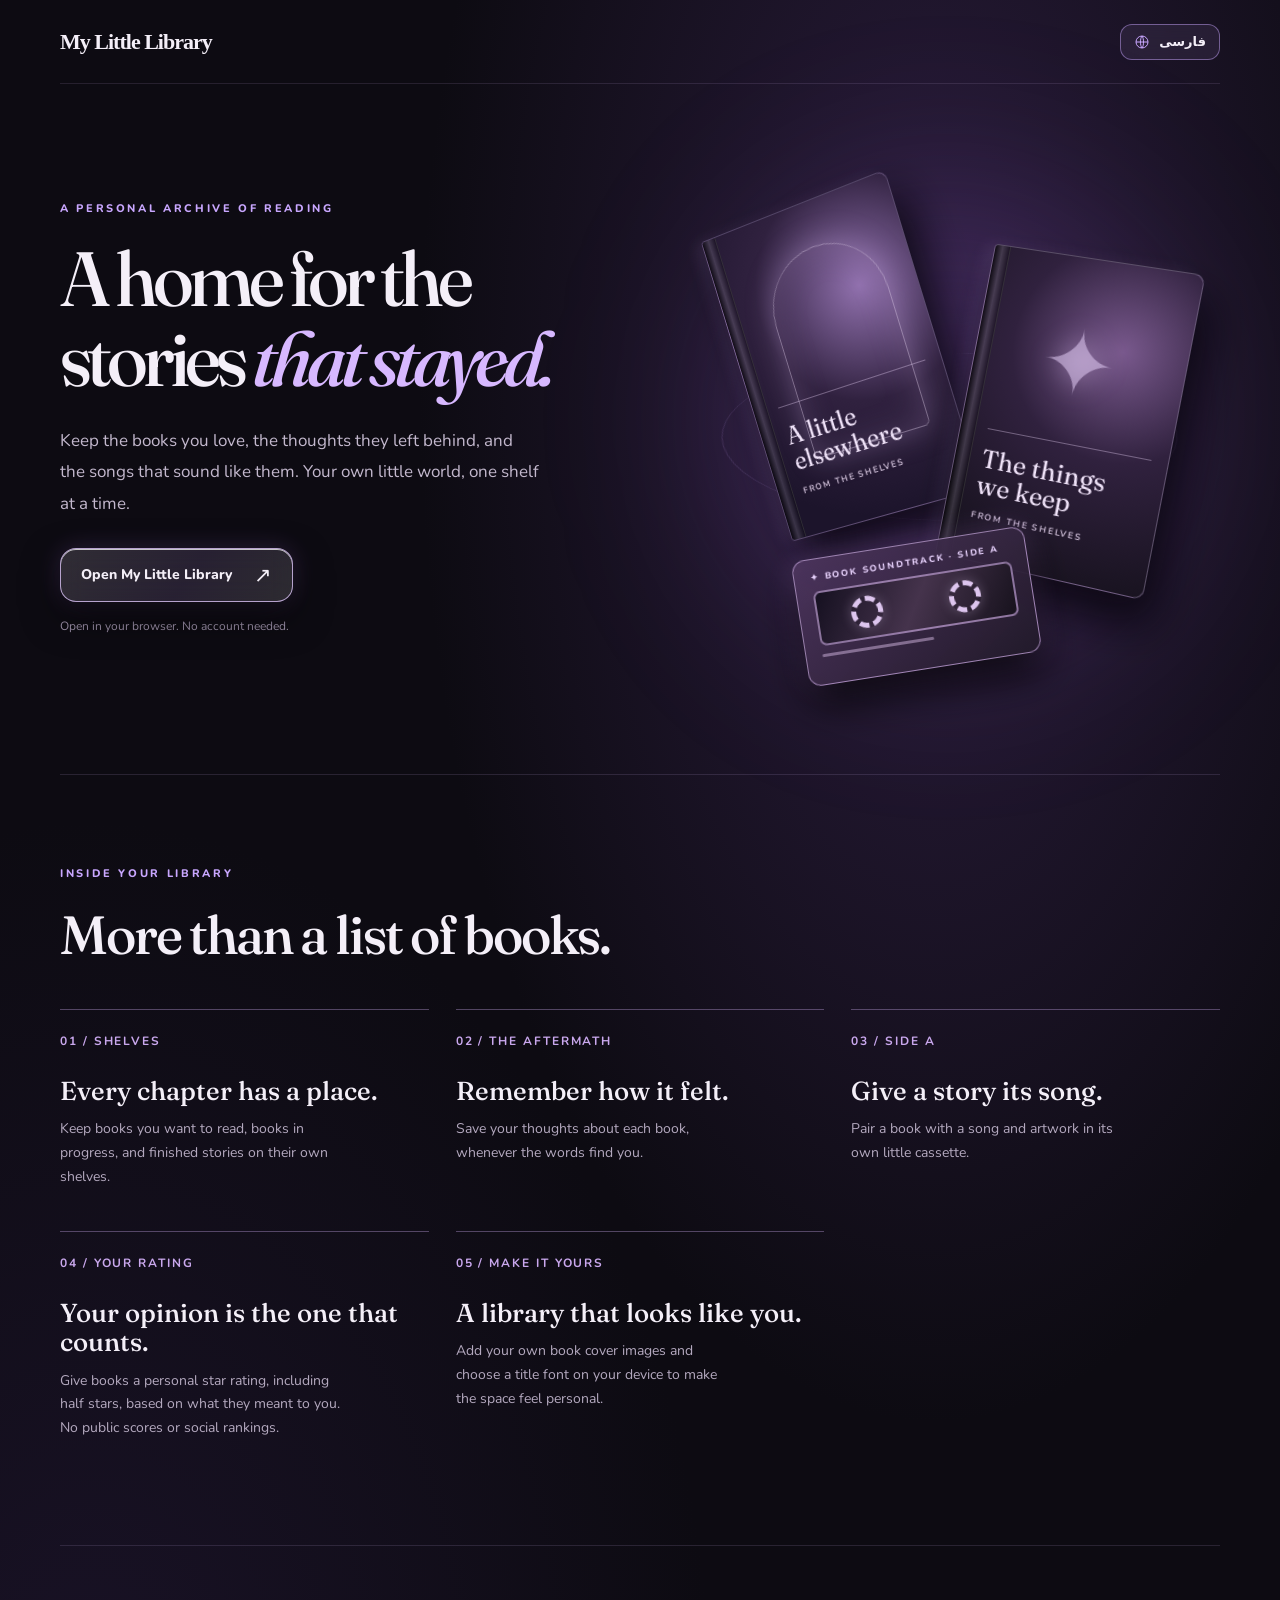
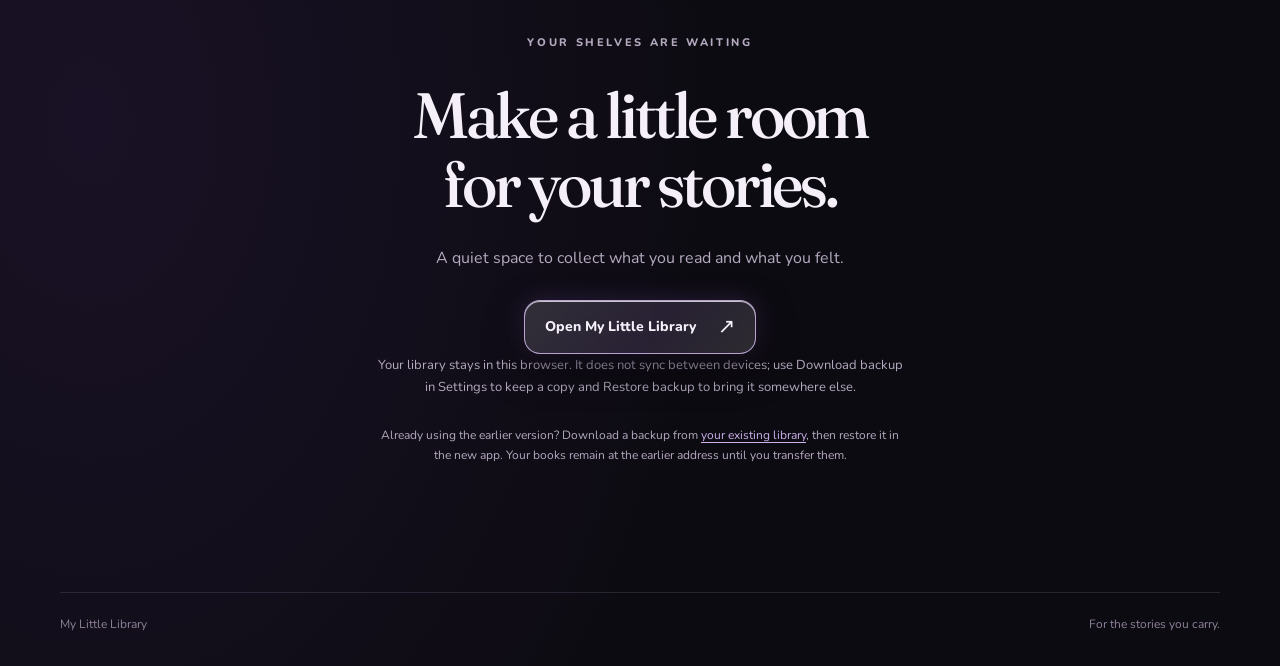
==== commit 2f89f94f: "Add files via upload" ====
--- a/index.html
+++ b/index.html
@@ -23,7 +23,7 @@
 .topbar{height:84px;display:flex;align-items:center;justify-content:space-between;border-bottom:1px solid #b79bd325}
 .brand{font:700 22px Georgia,serif;text-decoration:none;letter-spacing:-.045em;white-space:nowrap}
 .lang-switch{display:inline-flex;align-items:center;gap:9px;padding:8px 13px;border:1px solid #c9a7ff77;border-radius:12px;background:#c9a7ff16;color:var(--text);font:700 13px Nunito,system-ui,sans-serif;cursor:pointer;backdrop-filter:blur(12px);-webkit-backdrop-filter:blur(12px);transition:background .2s,border-color .2s}.lang-switch:hover{background:#c9a7ff30;border-color:#ddc1ffb0}.lang-switch:focus-visible{outline:2px solid var(--violet);outline-offset:3px}.lang-switch svg{width:16px;height:16px;color:var(--violet)}
-.hero{min-height:690px;display:grid;grid-template-columns:minmax(0,1fr) minmax(340px,.9fr);align-items:center;gap:40px;padding:54px 0 76px}
+.hero{min-height:690px;display:grid;grid-template-columns:minmax(0,1fr) minmax(0,.9fr);align-items:center;gap:40px;padding:54px 0 76px}.hero>*{min-width:0}
 .eyebrow{margin:0 0 22px;color:var(--violet);font-size:11px;letter-spacing:.24em;text-transform:uppercase;font-weight:800}
 h1,h2,h3,p{margin-top:0}
 h1{max-width:700px;font:500 clamp(48px,6vw,91px)/1.04 Fraunces,Georgia,serif;letter-spacing:-.065em;margin-bottom:26px}
@@ -33,7 +33,7 @@
 .cta:hover{transform:translateY(-3px);box-shadow:inset 0 1px 0 #fffb,0 18px 40px #0009,0 0 33px #ae78ee7a}.cta:focus-visible,.toplink:focus-visible,.brand:focus-visible{outline:2px solid var(--violet);outline-offset:5px}
 .cta span{font-size:21px;font-weight:400;line-height:1}
 .free-note{color:#9d91a9;font-size:12px;margin:15px 0 0}
-.scene{position:relative;height:560px;isolation:isolate;display:grid;place-items:center;perspective:950px}
+.scene{position:relative;width:100%;max-width:520px;height:560px;isolation:isolate;display:grid;place-items:center;perspective:950px}
 .scene:before{content:"";position:absolute;width:450px;height:450px;border-radius:50%;background:#9d60dc35;filter:blur(90px);z-index:-1}
 .orbit{position:absolute;width:445px;height:445px;border:1px solid #c9a7ff22;border-radius:50%;transform:rotateX(69deg) rotate(-19deg)}
 .book{position:absolute;width:212px;height:323px;border-radius:4px 10px 10px 4px;box-shadow:12px 25px 43px #05020ace,-9px 0 16px #c4a1ea1c;overflow:hidden;transform-style:preserve-3d}
@@ -51,7 +51,7 @@
 .cassette-line{height:3px;width:56%;border-radius:4px;background:#dec3ed75}
 .section{border-top:1px solid #b79bd32a;padding:90px 0}
 .section h2{font:500 clamp(34px,4.2vw,58px)/1.12 Fraunces,Georgia,serif;letter-spacing:-.04em;margin-bottom:44px}
-.features{display:grid;grid-template-columns:repeat(3,1fr);gap:27px}
+.features{display:grid;grid-template-columns:repeat(3,minmax(0,1fr));gap:27px}
 .feature{min-height:190px;border-top:1px solid #ba9bda66;padding:22px 16px 15px 0}
 .feature b{display:block;color:#caa8ee;font-size:12px;letter-spacing:.16em;margin-bottom:26px}
 .feature h3{font:500 26px/1.13 Fraunces,Georgia,serif;margin:0 0 11px}
@@ -63,8 +63,9 @@
 .migration{font-size:12px;color:#9589a0;margin:18px auto 0;max-width:620px;line-height:1.65}.migration a{color:#ccb1ec;text-underline-offset:3px}
 footer{display:flex;justify-content:space-between;gap:16px;border-top:1px solid #b79bd32a;padding:22px 0 32px;color:#8e829a;font-size:12px}
 html[lang=fa] body{font-family:Vazirmatn,Tahoma,sans-serif}html[lang=fa] :is(h1,h2,h3,.book-label){font-family:Vazirmatn,Tahoma,sans-serif;letter-spacing:0}html[lang=fa] .eyebrow,html[lang=fa] .feature b{letter-spacing:0}html[lang=fa] .hero{direction:ltr}html[lang=fa] .hero-copy{direction:rtl;text-align:right}html[lang=fa] .hero h1{line-height:1.33;font-weight:500}html[lang=fa] .hero h1 em{font-style:normal}html[lang=fa] .section h2,html[lang=fa] .closing h2{line-height:1.45}html[lang=fa] .feature h3{line-height:1.5}html[lang=fa] .feature p{max-width:330px}html[lang=fa] .scene{direction:ltr}html[lang=fa] .book-label{font-size:20px;line-height:1.5}html[lang=fa] .book-label small{font-family:Vazirmatn,Tahoma,sans-serif;letter-spacing:0}html[lang=fa] .cassette small{letter-spacing:0;font-family:Vazirmatn,Tahoma,sans-serif}html[lang=fa] footer{direction:ltr}
-@media(max-width:780px){.page{width:min(100% - 34px,520px)}.topbar{height:68px}.brand{font-size:19px}.hero{min-height:0;grid-template-columns:1fr;gap:4px;padding:65px 0 41px}.hero-copy{text-align:left}h1{font-size:clamp(49px,10vw,68px)}.lead{font-size:15px;line-height:1.75}.scene{height:430px;transform:scale(.83);margin:-22px -34px -25px}.section{padding:63px 0}.section h2{margin-bottom:20px}.features{grid-template-columns:1fr;gap:0}.feature{min-height:0;padding:19px 0 23px}.feature b{margin-bottom:12px}.feature h3{font-size:24px}.closing{padding:68px 0 76px}html[lang=fa] h1{font-size:clamp(40px,9vw,58px)}}
-@media(max-width:390px){.scene{transform:scale(.72);margin:-50px -65px -48px}.book.back{left:5%}.book.front{right:5%}.cassette{left:19%}}
+@media(max-width:900px) and (min-width:781px){.hero{grid-template-columns:minmax(0,1fr) minmax(0,.8fr);gap:20px}.scene{overflow:hidden}}
+@media(max-width:780px){.page{width:calc(100% - 34px);max-width:520px}.topbar{height:68px}.brand{font-size:19px}.hero{min-height:0;grid-template-columns:minmax(0,1fr);gap:4px;padding:65px 0 41px}.hero-copy{text-align:left}h1{font-size:clamp(43px,9.5vw,68px)}.lead{font-size:15px;line-height:1.75}.scene{width:100%;max-width:100%;height:390px;margin:24px 0 0;overflow:hidden;transform:none;perspective:none}.scene:before{width:90%;height:90%;filter:blur(55px)}.orbit{width:90%;height:90%}.book{width:44%;height:270px}.book.back{left:8%;top:7%}.book.front{right:8%;top:17%}.book.back:before{left:18%;right:15%;top:15%;height:60%}.book.front:before{top:20%;font-size:70px}.book-label{left:15%;right:9%;bottom:11%;padding-top:12px;font-size:clamp(16px,5vw,24px)}.book-label small{font-size:8px;letter-spacing:.08em}.cassette{width:56%;height:108px;left:22%;bottom:2%;padding:9px 11px}.cassette small{font-size:8px;letter-spacing:.08em}.window{height:46px;margin:6px 0}.reel{width:27px;height:27px;border-width:4px}.section{padding:63px 0}.section h2{margin-bottom:20px}.features{grid-template-columns:minmax(0,1fr);gap:0}.feature{min-height:0;padding:19px 0 23px}.feature b{margin-bottom:12px}.feature h3{font-size:24px}.closing{padding:68px 0 76px}html[lang=fa] h1{font-size:clamp(38px,8.7vw,58px)}html[lang=fa] .book-label{font-size:clamp(14px,4.2vw,19px)}}
+@media(max-width:390px){.scene{height:340px}.book{height:235px}.cassette{height:103px}.brand{font-size:17px}.lang-switch{padding:7px 9px}.cta{max-width:100%;gap:10px;padding-inline:14px}html[lang=fa] .cta{font-size:12px}}
 @media(prefers-reduced-motion:reduce){html{scroll-behavior:auto}.cta{transition:none}}
 </style>
 </head>
@@ -76,17 +77,17 @@
   <div class="hero-copy"><p class="eyebrow">A personal archive of reading</p><h1 id="hero-title">A home for the stories <em>that stayed.</em></h1><p class="lead">Keep the books you love, the thoughts they left behind, and the songs that sound like them. Your own little world, one shelf at a time.</p><a class="cta" href="./app/">Open My Little Library <span aria-hidden="true">↗</span></a><p class="free-note">Open in your browser. No account needed.</p></div>
   <div class="scene" aria-hidden="true"><div class="orbit"></div><div class="book back"><div class="book-label">A little<br>elsewhere<small>From the shelves</small></div></div><div class="book front"><div class="book-label">The things<br>we keep<small>From the shelves</small></div></div><div class="cassette"><small>✦ Book soundtrack · Side A</small><div class="window"><span class="reel"></span><span class="reel"></span></div><div class="cassette-line"></div></div></div>
  </section>
- <section class="section" aria-labelledby="inside-title"><p class="eyebrow">Inside your library</p><h2 id="inside-title">More than a list of books.</h2><div class="features"><article class="feature"><b>01 / SHELVES</b><h3>Every chapter has a place.</h3><p>Keep books you want to read, books in progress, and finished stories on their own shelves.</p></article><article class="feature"><b>02 / THE AFTERMATH</b><h3>Remember how it felt.</h3><p>Save your notes and ratings alongside each book, whenever the words find you.</p></article><article class="feature"><b>03 / SIDE A</b><h3>Give a story its song.</h3><p>Pair a book with a song and artwork in its own little cassette.</p></article></div></section>
+ <section class="section" aria-labelledby="inside-title"><p class="eyebrow">Inside your library</p><h2 id="inside-title">More than a list of books.</h2><div class="features"><article class="feature"><b>01 / SHELVES</b><h3>Every chapter has a place.</h3><p>Keep books you want to read, books in progress, and finished stories on their own shelves.</p></article><article class="feature"><b>02 / THE AFTERMATH</b><h3>Remember how it felt.</h3><p>Save your thoughts about each book, whenever the words find you.</p></article><article class="feature"><b>03 / SIDE A</b><h3>Give a story its song.</h3><p>Pair a book with a song and artwork in its own little cassette.</p></article><article class="feature"><b>04 / YOUR RATING</b><h3>Your opinion is the one that counts.</h3><p>Give books a personal star rating, including half stars, based on what they meant to you. No public scores or social rankings.</p></article><article class="feature"><b>05 / MAKE IT YOURS</b><h3>A library that looks like you.</h3><p>Add your own book cover images and choose a title font on your device to make the space feel personal.</p></article></div></section>
  <section class="closing" aria-labelledby="closing-title"><p class="eyebrow">Your shelves are waiting</p><h2 id="closing-title">Make a little room<br>for your stories.</h2><p>A quiet space to collect what you read and what you felt.</p><a class="cta" href="./app/">Open My Little Library <span aria-hidden="true">↗</span></a><p class="privacy">Your library stays in this browser. It does not sync between devices; use Download backup in Settings to keep a copy and Restore backup to bring it somewhere else.</p><p class="migration">Already using the earlier version? Download a backup from <a href="https://my-little-library-ola.olagutkowskiphd.chatgpt.site/">your existing library</a>, then restore it in the new app. Your books remain at the earlier address until you transfer them.</p></section>
 </main>
 <footer><span>My Little Library</span><span>For the stories you carry.</span></footer>
 </div>
 <script>
 const translations={
- en:{title:"My Little Library — A home for the stories that stayed",description:"A personal little library for the books you've read, the songs they sound like, and everything they made you feel.",eyebrowHero:"A personal archive of reading",heroTitle:"A home for the stories <em>that stayed.</em>",lead:"Keep the books you love, the thoughts they left behind, and the songs that sound like them. Your own little world, one shelf at a time.",cta:"Open My Little Library",freeNote:"Open in your browser. No account needed.",bookBack:"A little<br>elsewhere<small>From the shelves</small>",bookFront:"The things<br>we keep<small>From the shelves</small>",cassette:"✦ Book soundtrack · Side A",eyebrowInside:"Inside your library",insideTitle:"More than a list of books.",feature1Label:"01 / SHELVES",feature1Title:"Every chapter has a place.",feature1Text:"Keep books you want to read, books in progress, and finished stories on their own shelves.",feature2Label:"02 / THE AFTERMATH",feature2Title:"Remember how it felt.",feature2Text:"Save your notes and ratings alongside each book, whenever the words find you.",feature3Label:"03 / SIDE A",feature3Title:"Give a story its song.",feature3Text:"Pair a book with a song and artwork in its own little cassette.",eyebrowClosing:"Your shelves are waiting",closingTitle:"Make a little room<br>for your stories.",closingText:"A quiet space to collect what you read and what you felt.",privacy:"Your library stays in this browser. It does not sync between devices; use Download backup in Settings to keep a copy and Restore backup to bring it somewhere else.",migration:"Already using the earlier version? Download a backup from <a href=\"https://my-little-library-ola.olagutkowskiphd.chatgpt.site/\">your existing library</a>, then restore it in the new app. Your books remain at the earlier address until you transfer them.",footer:"For the stories you carry."},
- fa:{title:"کتابخانهٔ کوچک من | جایی برای داستان‌هایی که می‌مانند",description:"کتاب‌ها، یادداشت‌ها و آهنگ‌هایی را که یادآورشان هستند در کتابخانهٔ شخصی‌ات کنار هم نگه دار.",eyebrowHero:"آرشیو شخصیِ خواندن",heroTitle:"خانه‌ای برای داستان‌هایی <em>که با تو می‌مانند.</em>",lead:"کتاب‌هایی که دوستشان داری، حرف‌هایی که بعد از خواندنشان در دلت مانده و آهنگ‌هایی که یادشان می‌اندازند؛ همه را در دنیای کوچک خودت کنار هم نگه دار.",cta:"ورود به کتابخانهٔ کوچک من",freeNote:"در مرورگر باز می‌شود؛ نیازی به ساخت حساب نیست.",bookBack:"کمی دورتر<small>از میان قفسه‌ها</small>",bookFront:"آنچه<br>نگه می‌داریم<small>از میان قفسه‌ها</small>",cassette:"✦ موسیقی کتاب · روی اول",eyebrowInside:"درون کتابخانهٔ تو",insideTitle:"فراتر از فهرست کتاب‌ها.",feature1Label:"۰۱ / قفسه‌ها",feature1Title:"هر کتاب، جای خودش.",feature1Text:"کتاب‌هایی که می‌خواهی بخوانی، آن‌هایی که در حال خواندنشان هستی و کتاب‌های تمام‌شده را در قفسه‌های جدا نگه دار.",feature2Label:"۰۲ / ردِ داستان",feature2Title:"حسی را که داشتی نگه دار.",feature2Text:"هر وقت خواستی، یادداشت‌ها و امتیازت را کنار کتاب ثبت کن.",feature3Label:"۰۳ / روی اول",feature3Title:"برای هر داستان یک آهنگ.",feature3Text:"برای هر کتاب، آهنگ و تصویر مخصوصش را در یک کاست کوچک بگذار.",eyebrowClosing:"قفسه‌ها منتظرند",closingTitle:"برای داستان‌هایت<br>جایی باز کن.",closingText:"گوشه‌ای آرام برای نگه‌داشتن آنچه خواندی و حسی که با تو ماند.",privacy:"کتابخانه‌ات در همین مرورگر ذخیره می‌شود و بین دستگاه‌ها خودکار همگام نمی‌شود. برای نگه‌داشتن یک نسخه، از تنظیمات بک‌آپ بگیر و برای انتقال، آن را در دستگاه دیگر بازیابی کن.",migration:"از نسخهٔ قبلی استفاده می‌کنی؟ از <a href=\"https://my-little-library-ola.olagutkowskiphd.chatgpt.site/\">کتابخانهٔ فعلی‌ات</a> بک‌آپ بگیر و آن را در اپ جدید بازیابی کن. کتاب‌ها تا زمان انتقال در آدرس قبلی باقی می‌مانند.",footer:"برای داستان‌هایی که با تو می‌مانند."}
+ en:{title:"My Little Library — A home for the stories that stayed",description:"A personal little library for the books you've read, the songs they sound like, and everything they made you feel.",eyebrowHero:"A personal archive of reading",heroTitle:"A home for the stories <em>that stayed.</em>",lead:"Keep the books you love, the thoughts they left behind, and the songs that sound like them. Your own little world, one shelf at a time.",cta:"Open My Little Library",freeNote:"Open in your browser. No account needed.",bookBack:"A little<br>elsewhere<small>From the shelves</small>",bookFront:"The things<br>we keep<small>From the shelves</small>",cassette:"✦ Book soundtrack · Side A",eyebrowInside:"Inside your library",insideTitle:"More than a list of books.",feature1Label:"01 / SHELVES",feature1Title:"Every chapter has a place.",feature1Text:"Keep books you want to read, books in progress, and finished stories on their own shelves.",feature2Label:"02 / THE AFTERMATH",feature2Title:"Remember how it felt.",feature2Text:"Save your thoughts about each book, whenever the words find you.",feature3Label:"03 / SIDE A",feature3Title:"Give a story its song.",feature3Text:"Pair a book with a song and artwork in its own little cassette.",feature4Label:"04 / YOUR RATING",feature4Title:"Your opinion is the one that counts.",feature4Text:"Give books a personal star rating, including half stars, based on what they meant to you. No public scores or social rankings.",feature5Label:"05 / MAKE IT YOURS",feature5Title:"A library that looks like you.",feature5Text:"Add your own book cover images and choose a title font on your device to make the space feel personal.",eyebrowClosing:"Your shelves are waiting",closingTitle:"Make a little room<br>for your stories.",closingText:"A quiet space to collect what you read and what you felt.",privacy:"Your library stays in this browser. It does not sync between devices; use Download backup in Settings to keep a copy and Restore backup to bring it somewhere else.",migration:"Already using the earlier version? Download a backup from <a href=\"https://my-little-library-ola.olagutkowskiphd.chatgpt.site/\">your existing library</a>, then restore it in the new app. Your books remain at the earlier address until you transfer them.",footer:"For the stories you carry."},
+ fa:{title:"کتابخانهٔ کوچک من | جایی برای داستان‌هایی که می‌مانند",description:"کتاب‌ها، یادداشت‌ها و آهنگ‌هایی را که یادآورشان هستند در کتابخانهٔ شخصی‌ات کنار هم نگه دار.",eyebrowHero:"آرشیو شخصیِ خواندن",heroTitle:"خانه‌ای برای داستان‌هایی <em>که با تو می‌مانند.</em>",lead:"کتاب‌هایی که دوستشان داری، حرف‌هایی که بعد از خواندنشان در دلت مانده و آهنگ‌هایی که یادشان می‌اندازند؛ همه را در دنیای کوچک خودت کنار هم نگه دار.",cta:"ورود به کتابخانهٔ کوچک من",freeNote:"در مرورگر باز می‌شود؛ نیازی به ساخت حساب نیست.",bookBack:"کمی دورتر<small>از میان قفسه‌ها</small>",bookFront:"آنچه<br>نگه می‌داریم<small>از میان قفسه‌ها</small>",cassette:"✦ موسیقی کتاب · روی اول",eyebrowInside:"درون کتابخانهٔ تو",insideTitle:"فراتر از فهرست کتاب‌ها.",feature1Label:"۰۱ / قفسه‌ها",feature1Title:"هر کتاب، جای خودش.",feature1Text:"کتاب‌هایی که می‌خواهی بخوانی، آن‌هایی که در حال خواندنشان هستی و کتاب‌های تمام‌شده را در قفسه‌های جدا نگه دار.",feature2Label:"۰۲ / ردِ داستان",feature2Title:"حسی را که داشتی نگه دار.",feature2Text:"هر وقت خواستی، حرف‌هایت دربارهٔ کتاب را کنارش ثبت کن.",feature3Label:"۰۳ / روی اول",feature3Title:"برای هر داستان یک آهنگ.",feature3Text:"برای هر کتاب، آهنگ و تصویر مخصوصش را در یک کاست کوچک بگذار.",feature4Label:"۰۴ / امتیاز تو",feature4Title:"نظر خودت مهم است.",feature4Text:"بر اساس حسی که خودت از کتاب گرفتی، با ستاره‌ها و حتی نیم‌ستاره به آن امتیاز بده؛ بدون امتیازهای عمومی یا رتبه‌بندی شبکه‌های اجتماعی.",feature5Label:"۰۵ / سلیقهٔ تو",feature5Title:"کتابخانه‌ای به سبک خودت.",feature5Text:"عکس جلد کتاب‌هایت را انتخاب کن و با آپلود فونت دلخواه برای عنوان‌ها، ظاهر کتابخانه‌ات را شخصی‌تر کن.",eyebrowClosing:"قفسه‌ها منتظرند",closingTitle:"برای داستان‌هایت<br>جایی باز کن.",closingText:"گوشه‌ای آرام برای نگه‌داشتن آنچه خواندی و حسی که با تو ماند.",privacy:"کتابخانه‌ات در همین مرورگر ذخیره می‌شود و بین دستگاه‌ها خودکار همگام نمی‌شود. برای نگه‌داشتن یک نسخه، از تنظیمات بک‌آپ بگیر و برای انتقال، آن را در دستگاه دیگر بازیابی کن.",migration:"از نسخهٔ قبلی استفاده می‌کنی؟ از <a href=\"https://my-little-library-ola.olagutkowskiphd.chatgpt.site/\">کتابخانهٔ فعلی‌ات</a> بک‌آپ بگیر و آن را در اپ جدید بازیابی کن. کتاب‌ها تا زمان انتقال در آدرس قبلی باقی می‌مانند.",footer:"برای داستان‌هایی که با تو می‌مانند."}
 };
-const slots={eyebrowHero:'.hero .eyebrow',heroTitle:'#hero-title',lead:'.lead',cta:'.cta',freeNote:'.free-note',bookBack:'.book.back .book-label',bookFront:'.book.front .book-label',cassette:'.cassette small',eyebrowInside:'.section .eyebrow',insideTitle:'#inside-title',feature1Label:'.feature:nth-child(1) b',feature1Title:'.feature:nth-child(1) h3',feature1Text:'.feature:nth-child(1) p',feature2Label:'.feature:nth-child(2) b',feature2Title:'.feature:nth-child(2) h3',feature2Text:'.feature:nth-child(2) p',feature3Label:'.feature:nth-child(3) b',feature3Title:'.feature:nth-child(3) h3',feature3Text:'.feature:nth-child(3) p',eyebrowClosing:'.closing .eyebrow',closingTitle:'#closing-title',closingText:'.closing > p:not(.eyebrow):not(.privacy):not(.migration)',privacy:'.privacy',migration:'.migration',footer:'footer span:last-child'};
+const slots={eyebrowHero:'.hero .eyebrow',heroTitle:'#hero-title',lead:'.lead',cta:'.cta',freeNote:'.free-note',bookBack:'.book.back .book-label',bookFront:'.book.front .book-label',cassette:'.cassette small',eyebrowInside:'.section .eyebrow',insideTitle:'#inside-title',feature1Label:'.feature:nth-child(1) b',feature1Title:'.feature:nth-child(1) h3',feature1Text:'.feature:nth-child(1) p',feature2Label:'.feature:nth-child(2) b',feature2Title:'.feature:nth-child(2) h3',feature2Text:'.feature:nth-child(2) p',feature3Label:'.feature:nth-child(3) b',feature3Title:'.feature:nth-child(3) h3',feature3Text:'.feature:nth-child(3) p',feature4Label:'.feature:nth-child(4) b',feature4Title:'.feature:nth-child(4) h3',feature4Text:'.feature:nth-child(4) p',feature5Label:'.feature:nth-child(5) b',feature5Title:'.feature:nth-child(5) h3',feature5Text:'.feature:nth-child(5) p',eyebrowClosing:'.closing .eyebrow',closingTitle:'#closing-title',closingText:'.closing > p:not(.eyebrow):not(.privacy):not(.migration)',privacy:'.privacy',migration:'.migration',footer:'footer span:last-child'};
 function setLanguage(lang){const copy=translations[lang];document.documentElement.lang=lang;document.documentElement.dir=lang==='fa'?'rtl':'ltr';document.title=copy.title;document.querySelector('meta[name="description"]').content=copy.description;document.querySelector('meta[property="og:title"]').content=copy.title;document.querySelector('meta[property="og:description"]').content=copy.description;for(const [key,selector] of Object.entries(slots)){const nodes=document.querySelectorAll(selector);nodes.forEach(node=>{if(key==='cta'){node.firstChild.textContent=copy[key]+' ';}else if(['heroTitle','bookBack','bookFront','closingTitle','migration'].includes(key))node.innerHTML=copy[key];else node.textContent=copy[key]})}const button=document.getElementById('languageSwitch');button.querySelector('span').textContent=lang==='fa'?'English':'فارسی';button.setAttribute('aria-label',lang==='fa'?'Switch to English':'Switch to Persian');button.setAttribute('aria-pressed',String(lang==='fa'));try{localStorage.setItem('little-library-landing-language',lang)}catch{}}
 let preferred='en';try{preferred=localStorage.getItem('little-library-landing-language')||(navigator.language.toLowerCase().startsWith('fa')?'fa':'en')}catch{}setLanguage(preferred==='fa'?'fa':'en');document.getElementById('languageSwitch').addEventListener('click',()=>setLanguage(document.documentElement.lang==='fa'?'en':'fa'));
 </script>
